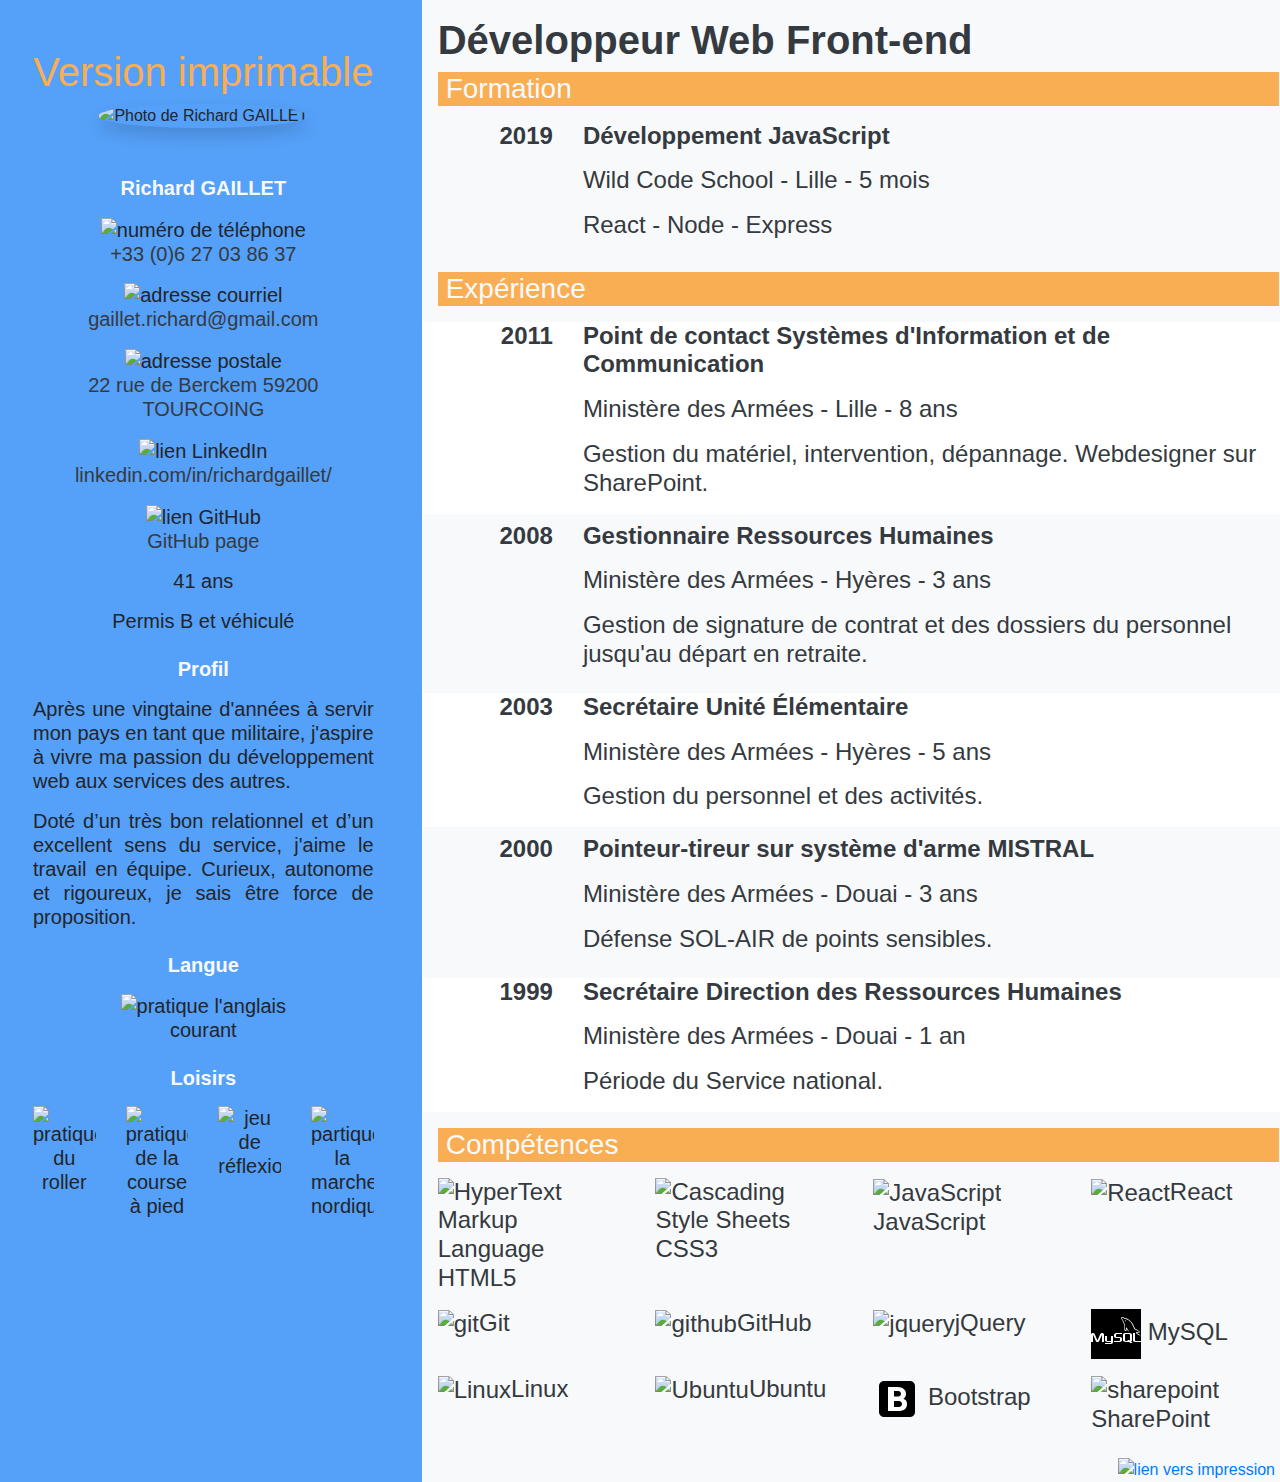
==== print.html @ 052bd13c "Update language category." ====
<!DOCTYPE html>
<html lang="fr">
  <head>
    <meta charset="UTF-8" />
    <meta name="viewport" content="width=device-width, initial-scale=1.0" />
    <meta http-equiv="X-UA-Compatible" content="ie=edge" />
    <meta name="theme-color" content="#ff7900" />
    <title>Richard GAILLET - Curriculum Vitae</title>
    <link
      rel="stylesheet"
      href="https://stackpath.bootstrapcdn.com/bootstrap/4.3.1/css/bootstrap.min.css"
      integrity="sha384-ggOyR0iXCbMQv3Xipma34MD+dH/1fQ784/j6cY/iJTQUOhcWr7x9JvoRxT2MZw1T"
      crossorigin="anonymous"
    />
    <link rel="stylesheet" href="style.css" />
    <script
      src="https://stackpath.bootstrapcdn.com/bootstrap/4.3.1/js/bootstrap.min.js"
      integrity="sha384-JjSmVgyd0p3pXB1rRibZUAYoIIy6OrQ6VrjIEaFf/nJGzIxFDsf4x0xIM+B07jRM"
      crossorigin="anonymous"
    ></script>
  </head>
  <body>
    <div class="row">
      <div class="col-4 text-center p-5 bg-blue">
        <p class="d-print-none h1 text-orange">Version imprimable</p>
        <img
          src="https://pbs.twimg.com/profile_images/1114150286627692544/6N7tstM__400x400.png"
          alt="Photo de Richard GAILLET"
          class="img-fluid rounded-circle shadow mb-5"
        />
        <div class="row h5">
          <div class="col">
            <div id="contact">
              <p class="font-weight-bold text-light text-center">
                Richard GAILLET
              </p>
              <div title="Téléphone">
                <img
                  src="https://img.icons8.com/ios/50/000000/ringing-phone-filled.png"
                  alt="numéro de téléphone"
                  class="img-fluid"
                />
                <p class="text-center">
                  <a href="tel:+33627038637" class="text-dark"
                    >+33 (0)6 27 03 86 37</a
                  >
                </p>
              </div>
              <div title="Courriel">
                <img
                  src="https://img.icons8.com/ios/50/000000/open-envelope-filled.png"
                  alt="adresse courriel"
                  class="img-fluid"
                />
                <p class="text-center">
                  <a
                    href="mailto:gaillet.richard@gmail.com"
                    target="_blank"
                    class="text-dark"
                    >gaillet.richard@gmail.com</a
                  >
                </p>
              </div>
              <div title="Adresse">
                <img
                  src="https://img.icons8.com/ios/50/000000/address-filled.png"
                  alt="adresse postale"
                  class="img-fluid"
                />
                <p class="text-center">
                  <a
                    href="https://goo.gl/maps/W5Ptfrce9ey7f6Wz5"
                    target="_blank"
                    class="text-dark"
                    >22 rue de Berckem 59200 TOURCOING</a
                  >
                </p>
              </div>
            </div>
            <div title="LinkedIn">
              <img
                src="https://img.icons8.com/ios/50/000000/linkedin-filled.png"
                alt="lien LinkedIn"
                class="img-fluid"
              />
              <p class="text-center">
                <a
                  href="https://www.linkedin.com/in/richardgaillet/"
                  target="_blank"
                  class="text-dark"
                  >linkedin.com/in/richardgaillet/</a
                >
              </p>
            </div>
            <div title="GitHub">
              <img
                src="https://img.icons8.com/ios/50/000000/github-filled.png"
                alt="lien GitHub"
                class="img-fluid"
              />
              <p class="text-center">
                <a
                  href="https://github.com/RichardGaillet"
                  target="_blank"
                  class="text-dark"
                  >GitHub page</a
                >
              </p>
            </div>
            <p>41 ans</p>
            <p>Permis B et véhiculé</p>
          </div>
        </div>
        <div class="row h5">
          <div class="col">
            <div id="profil">
              <p class="font-weight-bold text-light">Profil</p>
              <p class="text-justify">
                Après une vingtaine d'années à servir mon pays en tant que
                militaire, j'aspire à vivre ma passion du développement web aux services des autres.
              </p>
              <p class="text-justify">
                Doté d’un très bon relationnel et d’un excellent sens du
                service, j'aime le travail en équipe. Curieux, autonome et
                rigoureux, je sais être force de proposition.
              </p>
            </div>
          </div>
        </div>
        <div class="row h5">
          <div class="col">
            <div id="langue">
              <p class="font-weight-bold text-light">Langue</p>
              <img
                src="https://img.icons8.com/ios/50/000000/great-britain-filled.png"
                alt="pratique l'anglais"
                title="Anglais"
                class="img-fluid"
              />
              <p class="text-center">courant</p>
            </div>
          </div>
        </div>
        <div class="row h5">
          <div class="col">
            <div id="loisirs">
              <p class="font-weight-bold text-light">Loisirs</p>
              <div class="row text-center">
                <div class="col-sm-6 col-md-3">
                  <img
                    src="https://img.icons8.com/ios/50/000000/roller-skating-filled.png"
                    alt="pratique du roller"
                    title="Roller"
                    class="img-fluid"
                  />
                </div>
                <div class="col-sm-6 col-md-3">
                  <img
                    src="https://img.icons8.com/ios/50/000000/running-filled.png"
                    alt="pratique de la course à pied"
                    title="Course à pied"
                    class="img-fluid"
                  />
                </div>
                <div class="col-sm-6 col-md-3">
                  <img
                    src="https://img.icons8.com/ios/50/000000/rubiks-cube-filled.png"
                    alt="jeu de réflexion"
                    title="Jeu de réflexion"
                    class="img-fluid"
                  />
                </div>
                <div class="col-sm-6 col-md-3">
                  <img
                    src="https://img.icons8.com/ios/50/000000/nordic-walking-filled.png"
                    alt="partique la marche nordique"
                    Title="Marche nordique"
                    class="img-fluid"
                  />
                </div>
              </div>
            </div>
          </div>
        </div>
      </div>
      <div class="col-8 bg-light text-dark p-3">
        <p class="h1 font-weight-bold">Développeur Web Front-end</p>
        <div class="row">
          <div class="col h3">
            <p class="bg-orange text-light sticky-top pl-2">Formation</p>
            <div class="row h4">
              <div class="col-2">
                <p class="font-weight-bold text-right">2019</p>
              </div>
              <div class="col-10">
                <p class="font-weight-bold">
                  Développement JavaScript
                </p>
                <p>Wild Code School - Lille - 5 mois</p>
                <p>
                  React - Node - Express
                </p>
              </div>
            </div>
          </div>
        </div>
        <div class="row">
          <div class="col h3">
            <p class="bg-orange text-light sticky-top pl-2">Expérience</p>
            <div class="row h4 bg-white">
              <div class="col-2">
                <p class="font-weight-bold text-right">2011</p>
              </div>
              <div class="col-10">
                <p class="font-weight-bold">
                  Point de contact Systèmes d'Information et de Communication
                </p>
                <p>Ministère des Armées - Lille - 8 ans</p>
                <p>
                  Gestion du matériel, intervention, dépannage. Webdesigner sur
                  SharePoint.
                </p>
              </div>
            </div>
            <div class="row h4">
              <div class="col-2">
                <p class="font-weight-bold text-right">2008</p>
              </div>
              <div class="col-10">
                <p class="font-weight-bold">
                  Gestionnaire Ressources Humaines
                </p>
                <p>Ministère des Armées - Hyères - 3 ans</p>
                <p>
                  Gestion de signature de contrat et des dossiers du personnel
                  jusqu'au départ en retraite.
                </p>
              </div>
            </div>
            <div class="row h4 bg-white">
              <div class="col-2">
                <p class="font-weight-bold text-right">2003</p>
              </div>
              <div class="col-10">
                <p class="font-weight-bold">
                  Secrétaire Unité Élémentaire
                </p>
                <p>Ministère des Armées - Hyères - 5 ans</p>
                <p>
                  Gestion du personnel et des activités.
                </p>
              </div>
            </div>
            <div class="row h4">
              <div class="col-2">
                <p class="font-weight-bold text-right">2000</p>
              </div>
              <div class="col-10">
                <p class="font-weight-bold">
                  Pointeur-tireur sur système d'arme MISTRAL
                </p>
                <p>Ministère des Armées - Douai - 3 ans</p>
                <p>
                  Défense SOL-AIR de points sensibles.
                </p>
              </div>
            </div>
            <div class="row h4 bg-white">
              <div class="col-2">
                <p class="font-weight-bold text-right">1999</p>
              </div>
              <div class="col-10">
                <p class="font-weight-bold">
                  Secrétaire Direction des Ressources Humaines
                </p>
                <p>Ministère des Armées - Douai - 1 an</p>
                <p>
                  Période du Service national.
                </p>
              </div>
            </div>
          </div>
        </div>
        <div class="row">
          <div class="col h3">
            <p class="bg-orange text-light sticky-top pl-2">Compétences</p>
            <div class="row h4">
              <div class="col">
                <div class="row">
                  <div class="col-md-6 col-xl-3" title="HTML5">
                    <p>
                      <img
                        src="https://img.icons8.com/ios/50/000000/html-filled.png"
                        alt="HyperText Markup Language"
                        class="img-fluid"
                      />HTML5
                    </p>
                  </div>
                  <div class="col-md-6 col-xl-3" title="CSS3">
                    <p>
                      <img
                        src="https://img.icons8.com/ios/50/000000/css-filled.png"
                        alt="Cascading Style Sheets"
                        class="img-fluid"
                      />CSS3
                    </p>
                  </div>
                  <div class="col-md-6 col-xl-3" title="JavaScript">
                    <p>
                      <img
                        src="https://img.icons8.com/ios/50/000000/javascript-filled.png"
                        alt="JavaScript"
                        class="img-fluid"
                      />JavaScript
                    </p>
                  </div>
                  <div class="col-md-6 col-xl-3" title="React">
                    <p>
                      <img
                        src="https://img.icons8.com/ios/50/000000/react-native-filled.png"
                        alt="React"
                        class="img-fluid"
                      />React
                    </p>
                  </div>
                </div>
                <div class="row">
                  <div class="col-md-6 col-xl-3" title="Git">
                    <p>
                      <img
                        src="https://img.icons8.com/ios/50/000000/git-filled.png"
                        alt="git"
                        class="img-fluid"
                      />Git
                    </p>
                  </div>
                  <div class="col-md-6 col-xl-3" title="GitHub">
                    <p>
                      <img
                        src="https://img.icons8.com/ios/50/000000/github-filled.png"
                        alt="github"
                        class="img-fluid"
                      />GitHub
                    </p>
                  </div>
                  <div class="col-md-6 col-xl-3" title="jQuery">
                    <p>
                      <img
                        src="https://img.icons8.com/ios/50/000000/jquery-filled.png"
                        alt="jquery"
                        class="img-fluid"
                      />jQuery
                    </p>
                  </div>
                  <div class="col-md-6 col-xl-3" title="MySQL">
                    <p>
                      <svg
                        xmlns="http://www.w3.org/2000/svg"
                        x="0px"
                        y="0px"
                        width="50"
                        height="50"
                        viewBox="0 0 210 210"
                        style=" fill:#000000;"
                      >
                        <g transform="">
                          <g
                            fill="none"
                            fill-rule="nonzero"
                            stroke="none"
                            stroke-width="1"
                            stroke-linecap="butt"
                            stroke-linejoin="miter"
                            stroke-miterlimit="10"
                            stroke-dasharray=""
                            stroke-dashoffset="0"
                            font-family="none"
                            font-weight="none"
                            font-size="none"
                            text-anchor="none"
                            style="mix-blend-mode: normal"
                          >
                            <path
                              d="M0,210v-210h210v210z"
                              fill="#000000"
                            ></path>
                            <g fill="#ffffff">
                              <g id="surface1">
                                <path
                                  d="M130.90547,33.6c-1.96875,-0.04922 -3.69141,0.70547 -4.57734,2.8875c-1.50937,3.65859 2.24766,7.23516 3.59297,9.10547c0.93516,1.29609 2.14922,2.75625 2.82188,4.21641c0.44297,0.96797 0.50859,1.93594 0.88594,2.95313c0.93516,2.51016 2.42812,5.36484 3.62578,7.69453c0.60703,1.18125 1.27969,2.41172 2.05078,3.46172c0.47578,0.63984 1.27969,0.93516 1.41094,1.91953c-0.7875,1.11563 -0.83672,2.83828 -1.27969,4.24922c-2.00156,6.31641 -1.24687,14.175 1.65703,18.83437c0.90234,1.44375 3.01875,4.51172 5.90625,3.34687c2.52656,-1.03359 1.96875,-4.23281 2.69063,-7.07109c0.16406,-0.62344 0.06562,-1.09922 0.39375,-1.52578v0.13125c0.75469,1.54219 1.52578,3.08437 2.29688,4.61016c1.72266,2.75625 4.75781,5.62734 7.31719,7.57969c1.32891,1.00078 2.37891,2.73984 4.10156,3.33047v-0.13125h-0.13125c-0.32812,-0.525 -0.85313,-0.73828 -1.27969,-1.14844c-1.00078,-0.98437 -2.11641,-2.21484 -2.93672,-3.34687c-2.34609,-3.16641 -4.41328,-6.64453 -6.28359,-10.25391c-0.90234,-1.72266 -1.68984,-3.62578 -2.44453,-5.38125c-0.29531,-0.68906 -0.29531,-1.70625 -0.90234,-2.06719c-0.83672,1.29609 -2.05078,2.32969 -2.69063,3.85547c-1.01719,2.42812 -1.16484,5.39766 -1.54219,8.46562c-0.22969,0.08203 -0.13125,0.01641 -0.24609,0.13125c-1.78828,-0.44297 -2.42812,-2.28047 -3.08437,-3.85547c-1.67344,-3.98672 -2.00156,-10.41797 -0.50859,-14.99531c0.37734,-1.19766 2.1,-4.93828 1.41094,-6.0375c-0.32812,-1.09922 -1.44375,-1.72266 -2.05078,-2.55937c-0.77109,-1.03359 -1.52578,-2.39531 -2.05078,-3.59297c-1.37813,-3.11719 -2.67422,-6.72656 -4.13438,-9.87656c-0.68906,-1.50937 -1.85391,-3.01875 -2.82188,-4.36406c-1.06641,-1.47656 -2.24766,-2.55937 -3.08437,-4.36406c-0.27891,-0.62344 -0.68906,-1.64062 -0.24609,-2.29687c0.13125,-0.44297 0.32813,-0.62344 0.77109,-0.77109c0.73828,-0.57422 2.80547,0.18047 3.59297,0.50859c2.05078,0.85312 3.77344,1.67344 5.5125,2.82187c0.83672,0.55781 1.67344,1.62422 2.69063,1.93594h1.14844c1.82109,0.41016 3.83906,0.11484 5.5125,0.63984c2.98594,0.90234 5.66016,2.31328 8.07188,3.83906c7.39922,4.65937 13.45313,11.30391 17.57109,19.22812c0.67266,1.27969 0.96797,2.51016 1.55859,3.85547c1.16484,2.72344 2.65781,5.54531 3.83906,8.20313c1.16484,2.67422 2.31328,5.34844 3.97031,7.56328c0.86953,1.16484 4.24922,1.80469 5.775,2.44453c1.06641,0.45937 2.83828,0.93516 3.83906,1.54219c1.95234,1.16484 3.82266,2.55938 5.64375,3.85547c0.91875,0.63984 3.70781,2.03437 3.85547,3.19922c-4.51172,-0.11484 -7.95703,0.29531 -10.89375,1.54219c-0.83672,0.36094 -2.18203,0.36094 -2.31328,1.41094c0.44297,0.47578 0.525,1.19766 0.88594,1.78828c0.70547,1.13203 1.88672,2.65781 2.95313,3.46172c1.16484,0.86953 2.34609,1.80469 3.59297,2.57578c2.19844,1.32891 4.65938,2.1 6.79219,3.44531c1.24688,0.80391 2.51016,1.80469 3.72422,2.69062c0.60703,0.45938 1.00078,1.14844 1.78828,1.42734v-0.13125c-0.41016,-0.525 -0.50859,-1.24688 -0.88594,-1.78828l-1.68984,-1.68984c-1.62422,-2.14922 -3.69141,-4.05234 -5.88984,-5.62734c-1.75547,-1.26328 -5.67656,-2.96953 -6.39844,-5.00391l-0.13125,-0.13125c1.23047,-0.13125 2.69062,-0.59063 3.83906,-0.90234c1.93594,-0.50859 3.64219,-0.37734 5.62734,-0.88594c0.90234,-0.2625 1.80469,-0.525 2.70703,-0.77109v-0.525c-1.00078,-1.01719 -1.72266,-2.39531 -2.82188,-3.33047c-2.87109,-2.44453 -6.00469,-4.88906 -9.23672,-6.92344c-1.78828,-1.13203 -4.00312,-1.87031 -5.88984,-2.82188c-0.63984,-0.32812 -1.75547,-0.49219 -2.18203,-1.03359c-1.00078,-1.26328 -1.54219,-2.87109 -2.31328,-4.34766c-1.60781,-3.10078 -3.18281,-6.48047 -4.61016,-9.74531c-0.96797,-2.21484 -1.60781,-4.41328 -2.82187,-6.41484c-5.82422,-9.56484 -12.09141,-15.35625 -21.80391,-21.03281c-2.06719,-1.21406 -4.54453,-1.67344 -7.16953,-2.29687c-1.42734,-0.09844 -2.82187,-0.18047 -4.24922,-0.2625c-0.85313,-0.36094 -1.75547,-1.41094 -2.55937,-1.93594c-2.01797,-1.26328 -5.98828,-3.46172 -9.26953,-3.51094zM144.80156,47.5125c-0.93516,-0.01641 -1.60781,0.11484 -2.31328,0.2625v0.13125h0.13125c0.44297,0.91875 1.24687,1.50937 1.80469,2.29688c0.42656,0.90234 0.83672,1.80469 1.26328,2.70703l0.13125,-0.13125c0.7875,-0.55781 1.16484,-1.46016 1.16484,-2.82187c-0.32812,-0.32812 -0.37734,-0.75469 -0.63984,-1.14844c-0.37734,-0.54141 -1.08281,-0.83672 -1.54219,-1.29609zM7.84219,100.78359c-1.26328,0.04922 -2.64141,0.29531 -4.13438,0.77109c-2.49375,0.75469 -3.72422,2.24766 -3.72422,5.28281v31.7625h8.41641v-30.99141l11.66484,26.49609c1.44375,3.29766 3.4125,4.47891 7.26797,4.47891c3.87187,0 5.75859,-1.18125 7.20234,-4.47891l11.66484,-25.82344v30.31875h8.4v-31.7625c0,-3.03516 -1.21406,-4.52813 -3.72422,-5.28281c-5.97188,-1.88672 -9.99141,-0.2625 -11.79609,3.82266l-11.97656,26.93906l-11.58281,-26.93906c-1.3125,-3.06797 -3.9375,-4.74141 -7.67812,-4.59375zM110.23359,100.8c-3.31406,0 -13.63359,0.39375 -13.63359,8.4v5.18438c0,3.675 3.23203,6.67734 10.2375,7.41563c0.7875,0.04922 1.575,0.11484 2.3625,0.11484c0,0 8.17031,-0.16406 8.4,-0.11484c4.725,0 4.2,3.675 4.2,4.2v4.2c0,0.57422 -0.13125,4.2 -4.24922,4.2h-20.95078v4.2h21.03281c2.75625,0 5.43047,-0.57422 7.56328,-1.575c3.54375,-1.62422 5.00391,-3.82266 5.00391,-6.71016v-6.00469c0,-6.44766 -8.00625,-6.71016 -12.6,-6.71016h-8.4c-3.29766,0 -3.80625,-2.00156 -4.2,-4.2v-4.2c0.39375,-1.67344 1.13203,-3.9375 4.05234,-4.2h21.14766v-4.2zM142.71797,100.8c-6.20156,0.85312 -8.38359,3.9375 -8.38359,8.4v21c0,4.08516 2.28047,6.54609 6.97266,7.82578c1.575,0.44297 3.00234,0.62344 4.34766,0.62344l9.35156,-0.04922h5.49609l4.67578,4.2h9.45l-6.49688,-5.85703c3.05156,-1.26328 4.00313,-3.19922 4.00313,-6.825v-20.91797c0,-4.4625 -2.90391,-7.54687 -9.10547,-8.4zM176.4,100.8v29.21953c0,5.06953 2.87109,7.92422 10.46719,8.49844c0.70547,0.03281 1.42734,0.08203 2.13281,0.08203h21v-4.2h-19.40859c-4.33125,0 -5.79141,-1.82109 -5.79141,-4.41328v-29.18672zM147.72188,105h10.81172c2.85469,0 4.77422,2.29688 5.20078,4.2c0,0 0.06563,19.55625 0.06563,21c0,1.44375 -0.80391,2.1 -0.80391,2.1l-2.28047,-2.1h-9.51562l4.67578,4.2h-8.15391c-2.92031,0 -4.56094,-2.16563 -4.9875,-4.2v-20.57344c0,-2.23125 1.70625,-4.62656 4.9875,-4.62656zM58.8,113.4c0.16406,0.16406 0,17.89922 0,18.24375c0.06562,3.675 4.725,6.89063 12.02578,6.95625h13.17422v0.27891c0,0.7875 0.57422,3.4125 -4.2,3.92109c-0.04922,0 -20.95078,0 -21,0v4.2h21.90234c3.70781,-0.11484 11.74687,-0.95156 11.69766,-7.38281c0,-0.11484 0.03281,-26.21719 0,-26.21719h-8.4v21c-0.13125,0 -10.40156,0.03281 -12.46875,0c-4.05234,-0.06563 -4.39687,-2.37891 -4.33125,-3.26484v-17.73516z"
                                ></path>
                              </g>
                            </g>
                            <path d="" fill="none"></path>
                            <path d="" fill="none"></path>
                          </g>
                        </g>
                      </svg>
                      MySQL
                    </p>
                  </div>
                </div>
                <div class="row">
                  <div class="col-md-6 col-xl-3" title="Linux">
                    <p>
                      <img
                        src="https://img.icons8.com/ios/50/000000/linux-filled.png"
                        alt="Linux"
                        class="img-fluid"
                      />Linux
                    </p>
                  </div>
                  <div class="col-md-6 col-xl-3" title="Ubuntu">
                    <p>
                      <img
                        src="https://img.icons8.com/ios/50/000000/ubuntu-filled.png"
                        alt="Ubuntu"
                        class="img-fluid"
                      />Ubuntu
                    </p>
                  </div>
                  <div class="col-md-6 col-xl-3" title="Bootstrap">
                    <p>
                      <svg
                        xmlns="http://www.w3.org/2000/svg"
                        x="0px"
                        y="0px"
                        width="48"
                        height="48"
                        viewBox="0 0 192 192"
                        style=" fill:#000000;"
                      >
                        <g
                          fill="none"
                          fill-rule="nonzero"
                          stroke="none"
                          stroke-width="1"
                          stroke-linecap="butt"
                          stroke-linejoin="miter"
                          stroke-miterlimit="10"
                          stroke-dasharray=""
                          stroke-dashoffset="0"
                          font-family="none"
                          font-weight="none"
                          font-size="none"
                          text-anchor="none"
                          style="mix-blend-mode: normal"
                        >
                          <path d="M0,192v-192h192v192z" fill="none"></path>
                          <g id="Layer_1">
                            <path
                              d="M168,148c0,11.048 -8.952,20 -20,20h-104c-11.044,0 -20,-8.952 -20,-20v-104c0,-11.048 8.956,-20 20,-20h104c11.048,0 20,8.952 20,20z"
                              fill="#000000"
                            ></path>
                            <path
                              d="M132.12,102.4c-2.6,-3.6 -6.36,-6.08 -11.2,-7.4c0,0 4.08,-1.48 7.76,-7c2.2,-3.52 3.32,-7.76 3.32,-12.72c0,-8.6 -3.12,-15.2 -9.36,-19.72c-6.24,-4.52 -13.28,-7.56 -25.24,-7.56h-37.4v96h41.72c11.32,-0.08 19.84,-2.52 25.64,-7.2c5.76,-4.76 8.64,-11.8 8.64,-21.2c0,-5.2 -1.28,-9.6 -3.88,-13.2zM84,64c0,0 16.68,0 17,0c6.08,0 11,4.92 11,11c0,6.08 -4.92,11 -11,11c-0.32,0 -17,0 -17,0zM104,128h-20v-24h20c6.64,0 12,5.36 12,12c0,6.64 -5.36,12 -12,12z"
                              fill="#ffffff"
                            ></path>
                          </g>
                        </g>
                      </svg>
                      Bootstrap
                    </p>
                  </div>
                  <div class="col-md-6 col-xl-3" title="SharePoint">
                    <p>
                      <img
                        src="https://img.icons8.com/ios/50/000000/ms-share-point-filled.png"
                        alt="sharepoint"
                        class="img-fluid"
                      />SharePoint
                    </p>
                  </div>
                </div>
              </div>
            </div>
          </div>
          <div>
            <a href="print.html" target="_blank" class="print d-print-none"
              ><img
                src="https://img.icons8.com/ios/50/000000/print-filled.png"
                alt="lien vers impression"
            /></a>
          </div>
        </div>
      </div>
    </div>
  </body>
</html>
---- style.css ----
.print {
    position: absolute;
    bottom: 0px;
    right: 20px
}

.bg-orange {
    background-color: #f9ae53
}

.bg-blue {
    background-color: #55a0f9
}

.text-orange {
    color: #f9ae53
    }

.text-blue {
    color: #55a0f9
}
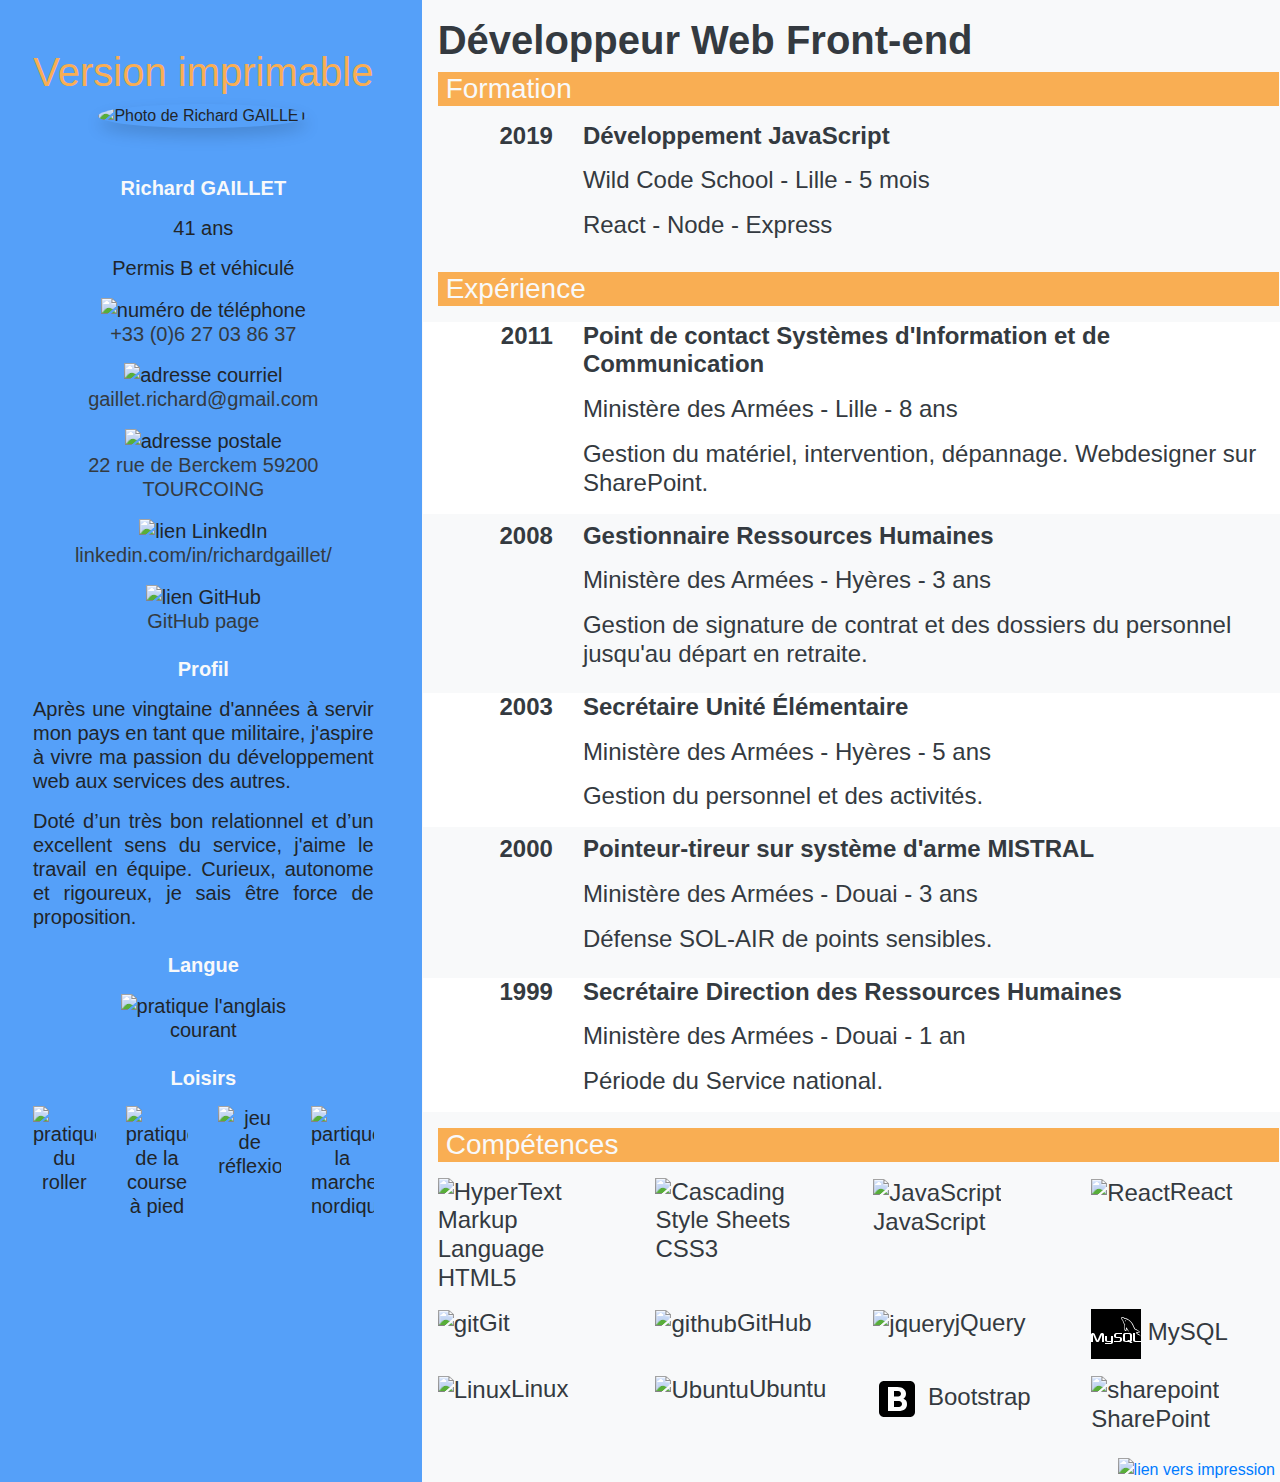
==== commit 7224211f: "Move age & driver licence under fullname." ====
--- a/print.html
+++ b/print.html
@@ -34,6 +34,8 @@
               <p class="font-weight-bold text-light text-center">
                 Richard GAILLET
               </p>
+              <p>41 ans</p>
+              <p>Permis B et véhiculé</p>
               <div title="Téléphone">
                 <img
                   src="https://img.icons8.com/ios/50/000000/ringing-phone-filled.png"
@@ -107,8 +109,6 @@
                 >
               </p>
             </div>
-            <p>41 ans</p>
-            <p>Permis B et véhiculé</p>
           </div>
         </div>
         <div class="row h5">
@@ -117,7 +117,8 @@
               <p class="font-weight-bold text-light">Profil</p>
               <p class="text-justify">
                 Après une vingtaine d'années à servir mon pays en tant que
-                militaire, j'aspire à vivre ma passion du développement web aux services des autres.
+                militaire, j'aspire à vivre ma passion du développement web aux
+                services des autres.
               </p>
               <p class="text-justify">
                 Doté d’un très bon relationnel et d’un excellent sens du
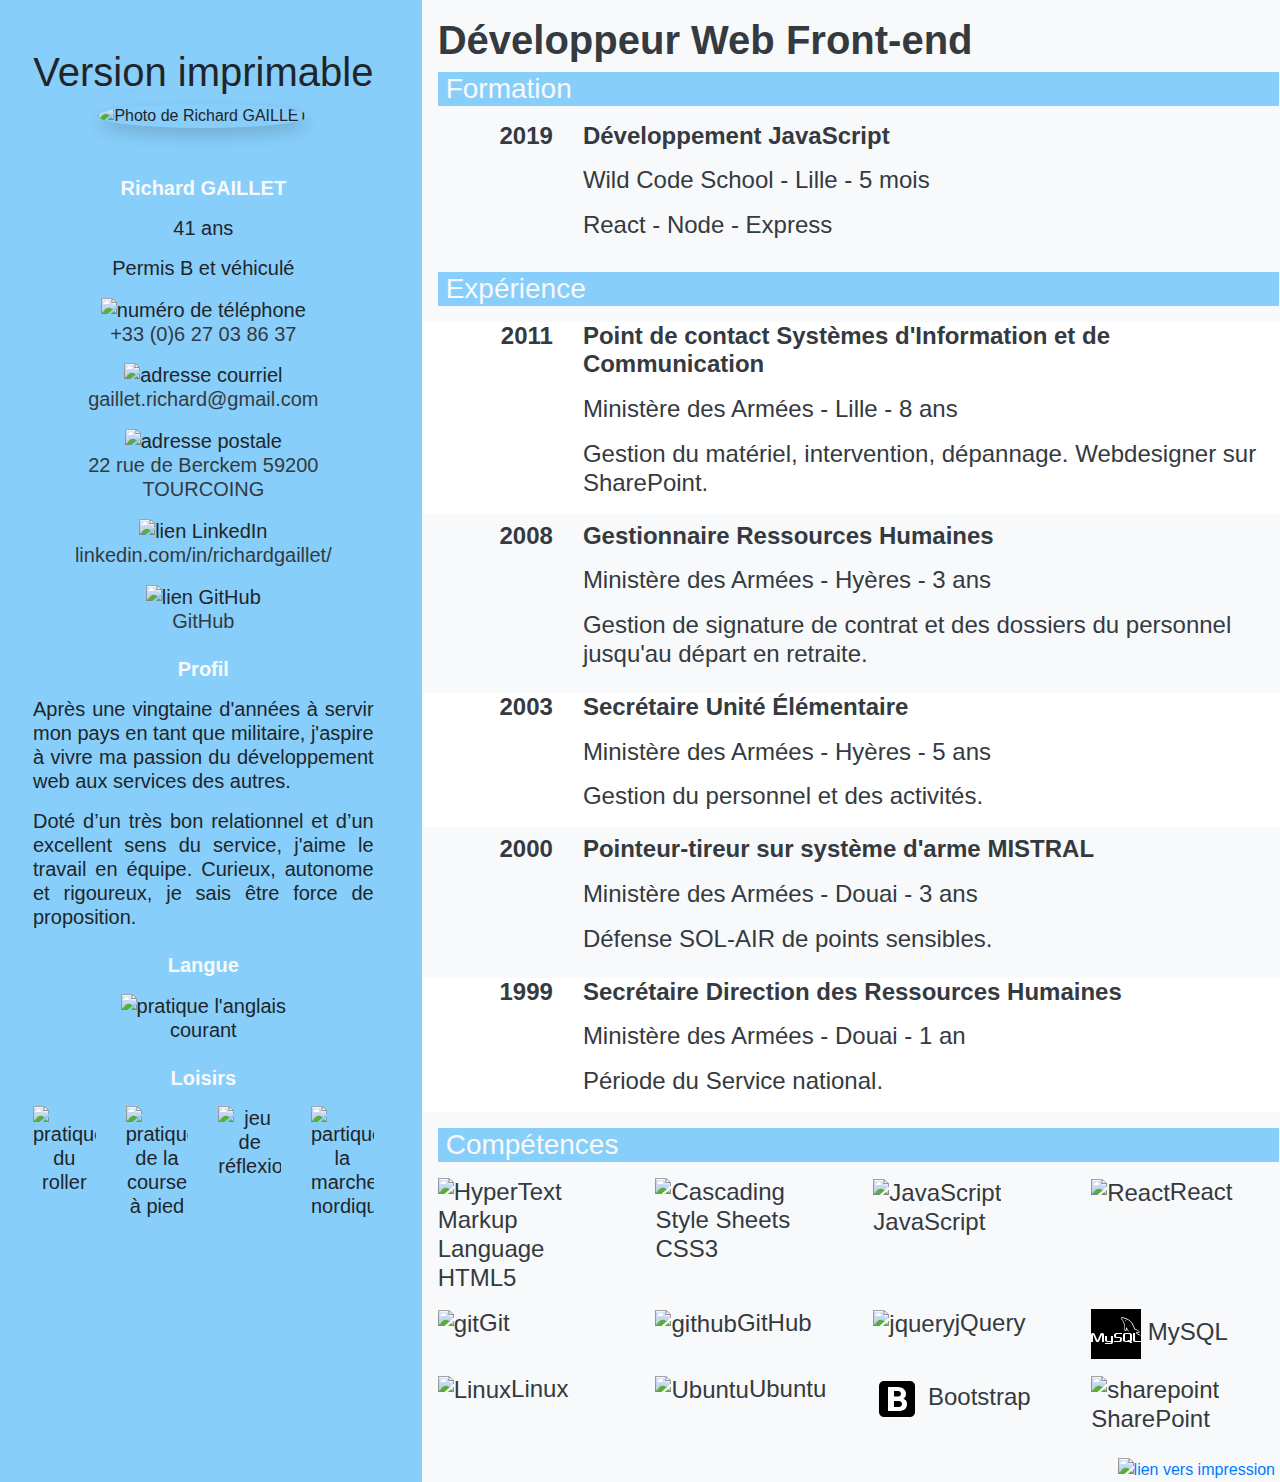
==== commit 4825bb11: "Move age & driver licence under fullname." ====
--- a/print.html
+++ b/print.html
@@ -4,7 +4,7 @@
     <meta charset="UTF-8" />
     <meta name="viewport" content="width=device-width, initial-scale=1.0" />
     <meta http-equiv="X-UA-Compatible" content="ie=edge" />
-    <meta name="theme-color" content="#ff7900" />
+    <meta name="theme-color" content="#87cefa" />
     <title>Richard GAILLET - Curriculum Vitae</title>
     <link
       rel="stylesheet"
@@ -105,7 +105,7 @@
                   href="https://github.com/RichardGaillet"
                   target="_blank"
                   class="text-dark"
-                  >GitHub page</a
+                  >GitHub</a
                 >
               </p>
             </div>
@@ -188,7 +188,7 @@
         <p class="h1 font-weight-bold">Développeur Web Front-end</p>
         <div class="row">
           <div class="col h3">
-            <p class="bg-orange text-light sticky-top pl-2">Formation</p>
+            <p class="bg-blue text-light sticky-top pl-2">Formation</p>
             <div class="row h4">
               <div class="col-2">
                 <p class="font-weight-bold text-right">2019</p>
@@ -207,7 +207,7 @@
         </div>
         <div class="row">
           <div class="col h3">
-            <p class="bg-orange text-light sticky-top pl-2">Expérience</p>
+            <p class="bg-blue text-light sticky-top pl-2">Expérience</p>
             <div class="row h4 bg-white">
               <div class="col-2">
                 <p class="font-weight-bold text-right">2011</p>
@@ -284,7 +284,7 @@
         </div>
         <div class="row">
           <div class="col h3">
-            <p class="bg-orange text-light sticky-top pl-2">Compétences</p>
+            <p class="bg-blue text-light sticky-top pl-2">Compétences</p>
             <div class="row h4">
               <div class="col">
                 <div class="row">
--- a/style.css
+++ b/style.css
@@ -4,18 +4,6 @@
     right: 20px
 }
 
-.bg-orange {
-    background-color: #f9ae53
-}
-
 .bg-blue {
-    background-color: #55a0f9
-}
-
-.text-orange {
-    color: #f9ae53
-    }
-
-.text-blue {
-    color: #55a0f9
+    background-color: #87cefa
 }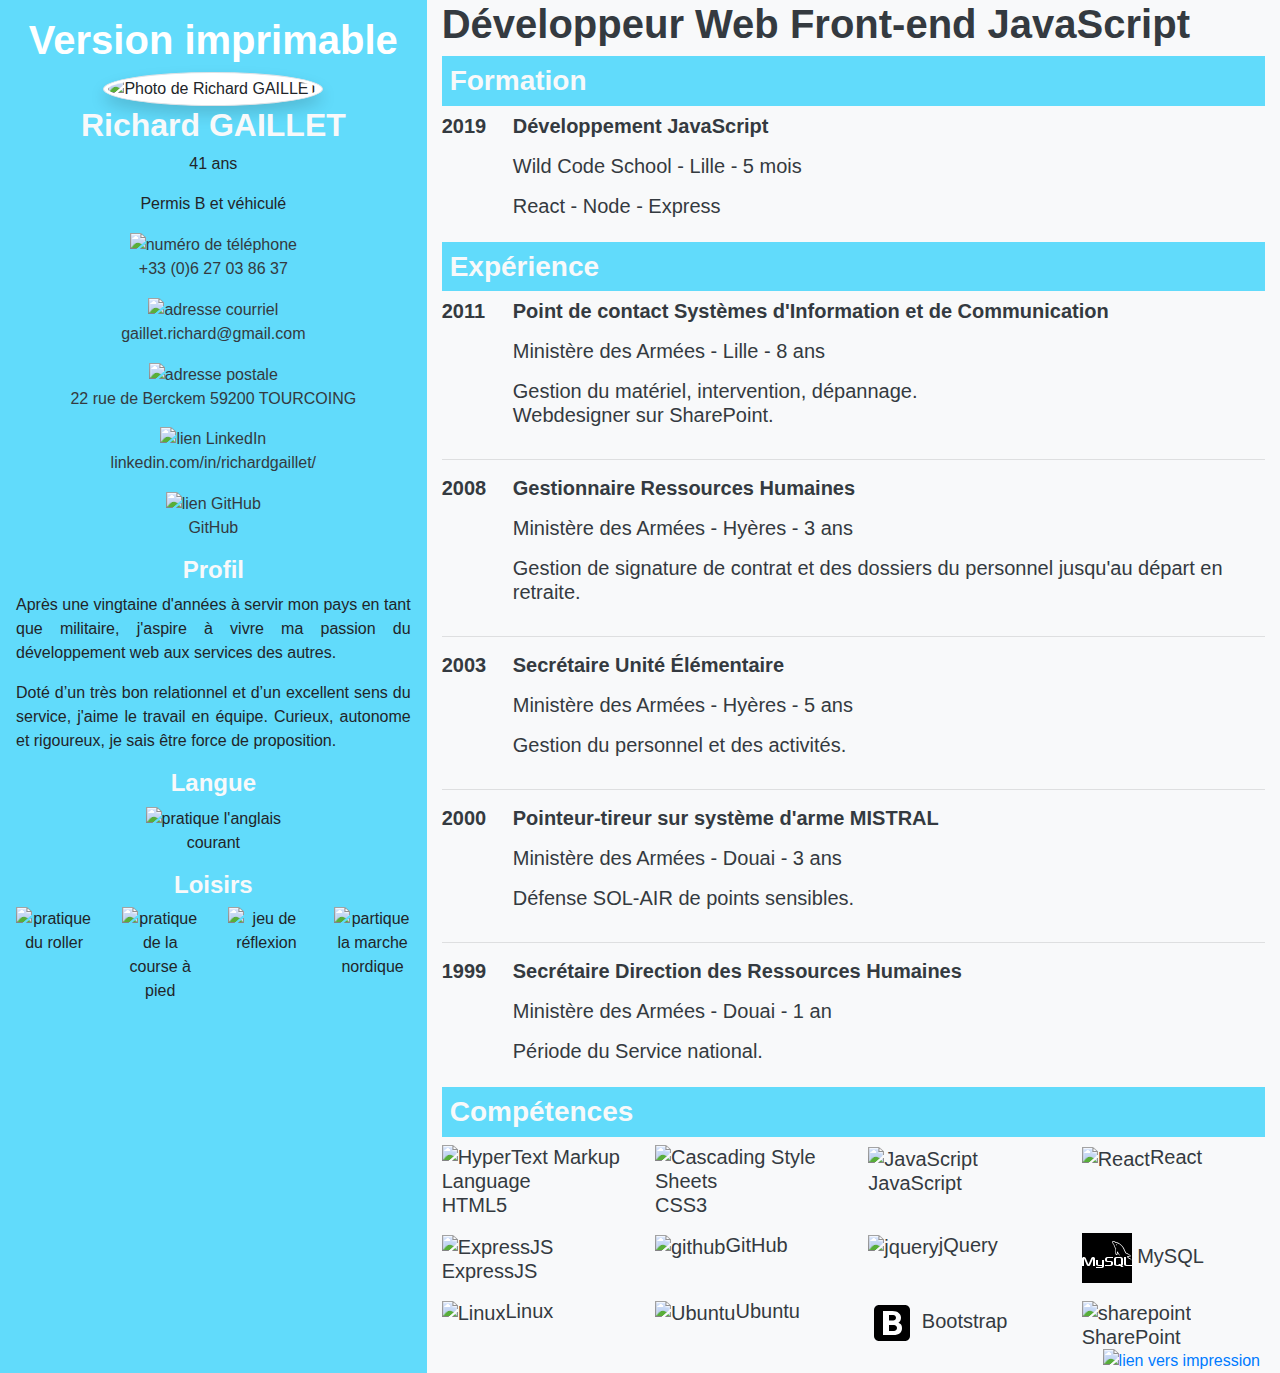
==== commit 765dafe7: "Major update." ====
--- a/print.html
+++ b/print.html
@@ -20,417 +20,346 @@
     ></script>
   </head>
   <body>
-    <div class="row">
-      <div class="col-4 text-center p-5 bg-blue">
-        <p class="d-print-none h1 text-orange">Version imprimable</p>
-        <img
-          src="https://pbs.twimg.com/profile_images/1114150286627692544/6N7tstM__400x400.png"
-          alt="Photo de Richard GAILLET"
-          class="img-fluid rounded-circle shadow mb-5"
-        />
-        <div class="row h5">
-          <div class="col">
-            <div id="contact">
-              <p class="font-weight-bold text-light text-center">
-                Richard GAILLET
-              </p>
-              <p>41 ans</p>
-              <p>Permis B et véhiculé</p>
+    <div class="container-fluid">
+      <div class="row">
+        <div class="col-4 text-center bg-react p-3">
+          <p class="h1 font-weight-bold text-white">Version imprimable</p>
+          <img
+            src="https://pbs.twimg.com/profile_images/1114150286627692544/6N7tstM__400x400.png"
+            alt="Photo de Richard GAILLET"
+            class="img-fluid img-thumbnail rounded-circle shadow"
+          />
+          <h2 class="font-weight-bold text-light text-center">
+            Richard GAILLET
+          </h2>
+          <p>41 ans</p>
+          <p>Permis B et véhiculé</p>
+          <div class="row">
+            <div class="col-sm-6 col-lg-12">
               <div title="Téléphone">
-                <img
-                  src="https://img.icons8.com/ios/50/000000/ringing-phone-filled.png"
-                  alt="numéro de téléphone"
-                  class="img-fluid"
-                />
-                <p class="text-center">
-                  <a href="tel:+33627038637" class="text-dark"
-                    >+33 (0)6 27 03 86 37</a
-                  >
-                </p>
-              </div>
+                <a href="tel:+33627038637" class="text-dark">
+                  <img
+                    src="https://img.icons8.com/ios/50/000000/ringing-phone-filled.png"
+                    alt="numéro de téléphone"
+                    class="img-fluid"
+                  />
+                  <p class="text-center">+33 (0)6 27 03 86 37</p></a
+                >
+              </div>
+            </div>
+            <div class="col-sm-6 col-lg-12">
               <div title="Courriel">
-                <img
-                  src="https://img.icons8.com/ios/50/000000/open-envelope-filled.png"
-                  alt="adresse courriel"
-                  class="img-fluid"
-                />
-                <p class="text-center">
-                  <a
-                    href="mailto:gaillet.richard@gmail.com"
-                    target="_blank"
-                    class="text-dark"
-                    >gaillet.richard@gmail.com</a
-                  >
-                </p>
-              </div>
+                <a
+                  href="mailto:gaillet.richard@gmail.com"
+                  target="_blank"
+                  class="text-dark"
+                >
+                  <img
+                    src="https://img.icons8.com/ios/50/000000/open-envelope-filled.png"
+                    alt="adresse courriel"
+                    class="img-fluid"
+                  />
+                  <p class="text-center">gaillet.richard@gmail.com</p></a
+                >
+              </div>
+            </div>
+          </div>
+          <div class="row">
+            <div class="col-md-12">
               <div title="Adresse">
-                <img
-                  src="https://img.icons8.com/ios/50/000000/address-filled.png"
-                  alt="adresse postale"
-                  class="img-fluid"
-                />
-                <p class="text-center">
-                  <a
-                    href="https://goo.gl/maps/W5Ptfrce9ey7f6Wz5"
-                    target="_blank"
-                    class="text-dark"
-                    >22 rue de Berckem 59200 TOURCOING</a
-                  >
-                </p>
-              </div>
-            </div>
-            <div title="LinkedIn">
-              <img
-                src="https://img.icons8.com/ios/50/000000/linkedin-filled.png"
-                alt="lien LinkedIn"
-                class="img-fluid"
-              />
-              <p class="text-center">
+                <a
+                  href="https://goo.gl/maps/W5Ptfrce9ey7f6Wz5"
+                  target="_blank"
+                  class="text-dark"
+                >
+                  <img
+                    src="https://img.icons8.com/ios/50/000000/address-filled.png"
+                    alt="adresse postale"
+                    class="img-fluid"
+                  />
+                  <p class="text-center">
+                    22 rue de Berckem 59200 TOURCOING
+                  </p></a
+                >
+              </div>
+            </div>
+            <div class="col-sm-6 col-lg-12">
+              <div title="LinkedIn">
                 <a
                   href="https://www.linkedin.com/in/richardgaillet/"
                   target="_blank"
                   class="text-dark"
-                  >linkedin.com/in/richardgaillet/</a
-                >
-              </p>
-            </div>
-            <div title="GitHub">
-              <img
-                src="https://img.icons8.com/ios/50/000000/github-filled.png"
-                alt="lien GitHub"
-                class="img-fluid"
-              />
-              <p class="text-center">
+                >
+                  <img
+                    src="https://img.icons8.com/ios/50/000000/linkedin-filled.png"
+                    alt="lien LinkedIn"
+                    class="img-fluid"
+                  />
+                  <p class="text-center">linkedin.com/in/richardgaillet/</p>
+                </a>
+              </div>
+            </div>
+            <div class="col-sm-6 col-lg-12">
+              <div title="GitHub">
                 <a
                   href="https://github.com/RichardGaillet"
                   target="_blank"
                   class="text-dark"
-                  >GitHub</a
-                >
-              </p>
-            </div>
-          </div>
-        </div>
-        <div class="row h5">
-          <div class="col">
-            <div id="profil">
-              <p class="font-weight-bold text-light">Profil</p>
-              <p class="text-justify">
-                Après une vingtaine d'années à servir mon pays en tant que
-                militaire, j'aspire à vivre ma passion du développement web aux
-                services des autres.
-              </p>
-              <p class="text-justify">
-                Doté d’un très bon relationnel et d’un excellent sens du
-                service, j'aime le travail en équipe. Curieux, autonome et
-                rigoureux, je sais être force de proposition.
-              </p>
-            </div>
-          </div>
-        </div>
-        <div class="row h5">
-          <div class="col">
-            <div id="langue">
-              <p class="font-weight-bold text-light">Langue</p>
-              <img
-                src="https://img.icons8.com/ios/50/000000/great-britain-filled.png"
-                alt="pratique l'anglais"
-                title="Anglais"
-                class="img-fluid"
-              />
-              <p class="text-center">courant</p>
-            </div>
-          </div>
-        </div>
-        <div class="row h5">
-          <div class="col">
-            <div id="loisirs">
-              <p class="font-weight-bold text-light">Loisirs</p>
-              <div class="row text-center">
-                <div class="col-sm-6 col-md-3">
+                >
                   <img
-                    src="https://img.icons8.com/ios/50/000000/roller-skating-filled.png"
-                    alt="pratique du roller"
-                    title="Roller"
+                    src="https://img.icons8.com/ios/50/000000/github-filled.png"
+                    alt="lien GitHub"
                     class="img-fluid"
                   />
-                </div>
-                <div class="col-sm-6 col-md-3">
-                  <img
-                    src="https://img.icons8.com/ios/50/000000/running-filled.png"
-                    alt="pratique de la course à pied"
-                    title="Course à pied"
-                    class="img-fluid"
-                  />
-                </div>
-                <div class="col-sm-6 col-md-3">
-                  <img
-                    src="https://img.icons8.com/ios/50/000000/rubiks-cube-filled.png"
-                    alt="jeu de réflexion"
-                    title="Jeu de réflexion"
-                    class="img-fluid"
-                  />
-                </div>
-                <div class="col-sm-6 col-md-3">
-                  <img
-                    src="https://img.icons8.com/ios/50/000000/nordic-walking-filled.png"
-                    alt="partique la marche nordique"
-                    Title="Marche nordique"
-                    class="img-fluid"
-                  />
-                </div>
+                  <p class="text-center">GitHub</p>
+                </a>
+              </div>
+            </div>
+          </div>
+          <div id="profil">
+            <h4 class="font-weight-bold text-light">Profil</h4>
+            <p class="text-justify">
+              Après une vingtaine d'années à servir mon pays en tant que
+              militaire, j'aspire à vivre ma passion du développement web aux
+              services des autres.
+            </p>
+            <p class="text-justify">
+              Doté d’un très bon relationnel et d’un excellent sens du service,
+              j'aime le travail en équipe. Curieux, autonome et rigoureux, je
+              sais être force de proposition.
+            </p>
+          </div>
+          <div id="langue">
+            <h4 class="font-weight-bold text-light">Langue</h4>
+            <img
+              src="https://img.icons8.com/ios/50/000000/great-britain-filled.png"
+              alt="pratique l'anglais"
+              title="Anglais"
+              class="img-fluid"
+            />
+            <p class="text-center">courant</p>
+          </div>
+          <div id="loisirs">
+            <h4 class="font-weight-bold text-light">Loisirs</h4>
+            <div class="row text-center">
+              <div class="col-sm-6 col-md-3 col-lg-6 col-xl-3">
+                <img
+                  src="https://img.icons8.com/ios/50/000000/roller-skating-filled.png"
+                  alt="pratique du roller"
+                  title="Roller"
+                  class="img-fluid"
+                />
+              </div>
+              <div class="col-sm-6 col-md-3 col-lg-6 col-xl-3">
+                <img
+                  src="https://img.icons8.com/ios/50/000000/running-filled.png"
+                  alt="pratique de la course à pied"
+                  title="Course à pied"
+                  class="img-fluid"
+                />
+              </div>
+              <div class="col-sm-6 col-md-3 col-lg-6 col-xl-3">
+                <img
+                  src="https://img.icons8.com/ios/50/000000/rubiks-cube-filled.png"
+                  alt="jeu de réflexion"
+                  title="Jeu de réflexion"
+                  class="img-fluid"
+                />
+              </div>
+              <div class="col-sm-6 col-md-3 col-lg-6 col-xl-3">
+                <img
+                  src="https://img.icons8.com/ios/50/000000/nordic-walking-filled.png"
+                  alt="partique la marche nordique"
+                  Title="Marche nordique"
+                  class="img-fluid"
+                />
               </div>
             </div>
           </div>
         </div>
-      </div>
-      <div class="col-8 bg-light text-dark p-3">
-        <p class="h1 font-weight-bold">Développeur Web Front-end</p>
-        <div class="row">
-          <div class="col h3">
-            <p class="bg-blue text-light sticky-top pl-2">Formation</p>
-            <div class="row h4">
-              <div class="col-2">
-                <p class="font-weight-bold text-right">2019</p>
-              </div>
-              <div class="col-10">
-                <p class="font-weight-bold">
-                  Développement JavaScript
-                </p>
-                <p>Wild Code School - Lille - 5 mois</p>
-                <p>
-                  React - Node - Express
-                </p>
-              </div>
-            </div>
-          </div>
-        </div>
-        <div class="row">
-          <div class="col h3">
-            <p class="bg-blue text-light sticky-top pl-2">Expérience</p>
-            <div class="row h4 bg-white">
-              <div class="col-2">
-                <p class="font-weight-bold text-right">2011</p>
-              </div>
-              <div class="col-10">
-                <p class="font-weight-bold">
-                  Point de contact Systèmes d'Information et de Communication
-                </p>
-                <p>Ministère des Armées - Lille - 8 ans</p>
-                <p>
-                  Gestion du matériel, intervention, dépannage. Webdesigner sur
-                  SharePoint.
-                </p>
-              </div>
-            </div>
-            <div class="row h4">
-              <div class="col-2">
-                <p class="font-weight-bold text-right">2008</p>
-              </div>
-              <div class="col-10">
-                <p class="font-weight-bold">
-                  Gestionnaire Ressources Humaines
-                </p>
-                <p>Ministère des Armées - Hyères - 3 ans</p>
-                <p>
-                  Gestion de signature de contrat et des dossiers du personnel
-                  jusqu'au départ en retraite.
-                </p>
-              </div>
-            </div>
-            <div class="row h4 bg-white">
-              <div class="col-2">
-                <p class="font-weight-bold text-right">2003</p>
-              </div>
-              <div class="col-10">
-                <p class="font-weight-bold">
-                  Secrétaire Unité Élémentaire
-                </p>
-                <p>Ministère des Armées - Hyères - 5 ans</p>
-                <p>
-                  Gestion du personnel et des activités.
-                </p>
-              </div>
-            </div>
-            <div class="row h4">
-              <div class="col-2">
-                <p class="font-weight-bold text-right">2000</p>
-              </div>
-              <div class="col-10">
-                <p class="font-weight-bold">
-                  Pointeur-tireur sur système d'arme MISTRAL
-                </p>
-                <p>Ministère des Armées - Douai - 3 ans</p>
-                <p>
-                  Défense SOL-AIR de points sensibles.
-                </p>
-              </div>
-            </div>
-            <div class="row h4 bg-white">
-              <div class="col-2">
-                <p class="font-weight-bold text-right">1999</p>
-              </div>
-              <div class="col-10">
-                <p class="font-weight-bold">
-                  Secrétaire Direction des Ressources Humaines
-                </p>
-                <p>Ministère des Armées - Douai - 1 an</p>
-                <p>
-                  Période du Service national.
-                </p>
-              </div>
-            </div>
-          </div>
-        </div>
-        <div class="row">
-          <div class="col h3">
-            <p class="bg-blue text-light sticky-top pl-2">Compétences</p>
-            <div class="row h4">
-              <div class="col">
-                <div class="row">
-                  <div class="col-md-6 col-xl-3" title="HTML5">
-                    <p>
-                      <img
-                        src="https://img.icons8.com/ios/50/000000/html-filled.png"
-                        alt="HyperText Markup Language"
-                        class="img-fluid"
-                      />HTML5
-                    </p>
-                  </div>
-                  <div class="col-md-6 col-xl-3" title="CSS3">
-                    <p>
-                      <img
-                        src="https://img.icons8.com/ios/50/000000/css-filled.png"
-                        alt="Cascading Style Sheets"
-                        class="img-fluid"
-                      />CSS3
-                    </p>
-                  </div>
-                  <div class="col-md-6 col-xl-3" title="JavaScript">
-                    <p>
-                      <img
-                        src="https://img.icons8.com/ios/50/000000/javascript-filled.png"
-                        alt="JavaScript"
-                        class="img-fluid"
-                      />JavaScript
-                    </p>
-                  </div>
-                  <div class="col-md-6 col-xl-3" title="React">
-                    <p>
-                      <img
-                        src="https://img.icons8.com/ios/50/000000/react-native-filled.png"
-                        alt="React"
-                        class="img-fluid"
-                      />React
-                    </p>
-                  </div>
-                </div>
-                <div class="row">
-                  <div class="col-md-6 col-xl-3" title="Git">
-                    <p>
-                      <img
-                        src="https://img.icons8.com/ios/50/000000/git-filled.png"
-                        alt="git"
-                        class="img-fluid"
-                      />Git
-                    </p>
-                  </div>
-                  <div class="col-md-6 col-xl-3" title="GitHub">
-                    <p>
-                      <img
-                        src="https://img.icons8.com/ios/50/000000/github-filled.png"
-                        alt="github"
-                        class="img-fluid"
-                      />GitHub
-                    </p>
-                  </div>
-                  <div class="col-md-6 col-xl-3" title="jQuery">
-                    <p>
-                      <img
-                        src="https://img.icons8.com/ios/50/000000/jquery-filled.png"
-                        alt="jquery"
-                        class="img-fluid"
-                      />jQuery
-                    </p>
-                  </div>
-                  <div class="col-md-6 col-xl-3" title="MySQL">
-                    <p>
-                      <svg
-                        xmlns="http://www.w3.org/2000/svg"
-                        x="0px"
-                        y="0px"
-                        width="50"
-                        height="50"
-                        viewBox="0 0 210 210"
-                        style=" fill:#000000;"
-                      >
-                        <g transform="">
-                          <g
-                            fill="none"
-                            fill-rule="nonzero"
-                            stroke="none"
-                            stroke-width="1"
-                            stroke-linecap="butt"
-                            stroke-linejoin="miter"
-                            stroke-miterlimit="10"
-                            stroke-dasharray=""
-                            stroke-dashoffset="0"
-                            font-family="none"
-                            font-weight="none"
-                            font-size="none"
-                            text-anchor="none"
-                            style="mix-blend-mode: normal"
-                          >
-                            <path
-                              d="M0,210v-210h210v210z"
-                              fill="#000000"
-                            ></path>
-                            <g fill="#ffffff">
-                              <g id="surface1">
-                                <path
-                                  d="M130.90547,33.6c-1.96875,-0.04922 -3.69141,0.70547 -4.57734,2.8875c-1.50937,3.65859 2.24766,7.23516 3.59297,9.10547c0.93516,1.29609 2.14922,2.75625 2.82188,4.21641c0.44297,0.96797 0.50859,1.93594 0.88594,2.95313c0.93516,2.51016 2.42812,5.36484 3.62578,7.69453c0.60703,1.18125 1.27969,2.41172 2.05078,3.46172c0.47578,0.63984 1.27969,0.93516 1.41094,1.91953c-0.7875,1.11563 -0.83672,2.83828 -1.27969,4.24922c-2.00156,6.31641 -1.24687,14.175 1.65703,18.83437c0.90234,1.44375 3.01875,4.51172 5.90625,3.34687c2.52656,-1.03359 1.96875,-4.23281 2.69063,-7.07109c0.16406,-0.62344 0.06562,-1.09922 0.39375,-1.52578v0.13125c0.75469,1.54219 1.52578,3.08437 2.29688,4.61016c1.72266,2.75625 4.75781,5.62734 7.31719,7.57969c1.32891,1.00078 2.37891,2.73984 4.10156,3.33047v-0.13125h-0.13125c-0.32812,-0.525 -0.85313,-0.73828 -1.27969,-1.14844c-1.00078,-0.98437 -2.11641,-2.21484 -2.93672,-3.34687c-2.34609,-3.16641 -4.41328,-6.64453 -6.28359,-10.25391c-0.90234,-1.72266 -1.68984,-3.62578 -2.44453,-5.38125c-0.29531,-0.68906 -0.29531,-1.70625 -0.90234,-2.06719c-0.83672,1.29609 -2.05078,2.32969 -2.69063,3.85547c-1.01719,2.42812 -1.16484,5.39766 -1.54219,8.46562c-0.22969,0.08203 -0.13125,0.01641 -0.24609,0.13125c-1.78828,-0.44297 -2.42812,-2.28047 -3.08437,-3.85547c-1.67344,-3.98672 -2.00156,-10.41797 -0.50859,-14.99531c0.37734,-1.19766 2.1,-4.93828 1.41094,-6.0375c-0.32812,-1.09922 -1.44375,-1.72266 -2.05078,-2.55937c-0.77109,-1.03359 -1.52578,-2.39531 -2.05078,-3.59297c-1.37813,-3.11719 -2.67422,-6.72656 -4.13438,-9.87656c-0.68906,-1.50937 -1.85391,-3.01875 -2.82188,-4.36406c-1.06641,-1.47656 -2.24766,-2.55937 -3.08437,-4.36406c-0.27891,-0.62344 -0.68906,-1.64062 -0.24609,-2.29687c0.13125,-0.44297 0.32813,-0.62344 0.77109,-0.77109c0.73828,-0.57422 2.80547,0.18047 3.59297,0.50859c2.05078,0.85312 3.77344,1.67344 5.5125,2.82187c0.83672,0.55781 1.67344,1.62422 2.69063,1.93594h1.14844c1.82109,0.41016 3.83906,0.11484 5.5125,0.63984c2.98594,0.90234 5.66016,2.31328 8.07188,3.83906c7.39922,4.65937 13.45313,11.30391 17.57109,19.22812c0.67266,1.27969 0.96797,2.51016 1.55859,3.85547c1.16484,2.72344 2.65781,5.54531 3.83906,8.20313c1.16484,2.67422 2.31328,5.34844 3.97031,7.56328c0.86953,1.16484 4.24922,1.80469 5.775,2.44453c1.06641,0.45937 2.83828,0.93516 3.83906,1.54219c1.95234,1.16484 3.82266,2.55938 5.64375,3.85547c0.91875,0.63984 3.70781,2.03437 3.85547,3.19922c-4.51172,-0.11484 -7.95703,0.29531 -10.89375,1.54219c-0.83672,0.36094 -2.18203,0.36094 -2.31328,1.41094c0.44297,0.47578 0.525,1.19766 0.88594,1.78828c0.70547,1.13203 1.88672,2.65781 2.95313,3.46172c1.16484,0.86953 2.34609,1.80469 3.59297,2.57578c2.19844,1.32891 4.65938,2.1 6.79219,3.44531c1.24688,0.80391 2.51016,1.80469 3.72422,2.69062c0.60703,0.45938 1.00078,1.14844 1.78828,1.42734v-0.13125c-0.41016,-0.525 -0.50859,-1.24688 -0.88594,-1.78828l-1.68984,-1.68984c-1.62422,-2.14922 -3.69141,-4.05234 -5.88984,-5.62734c-1.75547,-1.26328 -5.67656,-2.96953 -6.39844,-5.00391l-0.13125,-0.13125c1.23047,-0.13125 2.69062,-0.59063 3.83906,-0.90234c1.93594,-0.50859 3.64219,-0.37734 5.62734,-0.88594c0.90234,-0.2625 1.80469,-0.525 2.70703,-0.77109v-0.525c-1.00078,-1.01719 -1.72266,-2.39531 -2.82188,-3.33047c-2.87109,-2.44453 -6.00469,-4.88906 -9.23672,-6.92344c-1.78828,-1.13203 -4.00312,-1.87031 -5.88984,-2.82188c-0.63984,-0.32812 -1.75547,-0.49219 -2.18203,-1.03359c-1.00078,-1.26328 -1.54219,-2.87109 -2.31328,-4.34766c-1.60781,-3.10078 -3.18281,-6.48047 -4.61016,-9.74531c-0.96797,-2.21484 -1.60781,-4.41328 -2.82187,-6.41484c-5.82422,-9.56484 -12.09141,-15.35625 -21.80391,-21.03281c-2.06719,-1.21406 -4.54453,-1.67344 -7.16953,-2.29687c-1.42734,-0.09844 -2.82187,-0.18047 -4.24922,-0.2625c-0.85313,-0.36094 -1.75547,-1.41094 -2.55937,-1.93594c-2.01797,-1.26328 -5.98828,-3.46172 -9.26953,-3.51094zM144.80156,47.5125c-0.93516,-0.01641 -1.60781,0.11484 -2.31328,0.2625v0.13125h0.13125c0.44297,0.91875 1.24687,1.50937 1.80469,2.29688c0.42656,0.90234 0.83672,1.80469 1.26328,2.70703l0.13125,-0.13125c0.7875,-0.55781 1.16484,-1.46016 1.16484,-2.82187c-0.32812,-0.32812 -0.37734,-0.75469 -0.63984,-1.14844c-0.37734,-0.54141 -1.08281,-0.83672 -1.54219,-1.29609zM7.84219,100.78359c-1.26328,0.04922 -2.64141,0.29531 -4.13438,0.77109c-2.49375,0.75469 -3.72422,2.24766 -3.72422,5.28281v31.7625h8.41641v-30.99141l11.66484,26.49609c1.44375,3.29766 3.4125,4.47891 7.26797,4.47891c3.87187,0 5.75859,-1.18125 7.20234,-4.47891l11.66484,-25.82344v30.31875h8.4v-31.7625c0,-3.03516 -1.21406,-4.52813 -3.72422,-5.28281c-5.97188,-1.88672 -9.99141,-0.2625 -11.79609,3.82266l-11.97656,26.93906l-11.58281,-26.93906c-1.3125,-3.06797 -3.9375,-4.74141 -7.67812,-4.59375zM110.23359,100.8c-3.31406,0 -13.63359,0.39375 -13.63359,8.4v5.18438c0,3.675 3.23203,6.67734 10.2375,7.41563c0.7875,0.04922 1.575,0.11484 2.3625,0.11484c0,0 8.17031,-0.16406 8.4,-0.11484c4.725,0 4.2,3.675 4.2,4.2v4.2c0,0.57422 -0.13125,4.2 -4.24922,4.2h-20.95078v4.2h21.03281c2.75625,0 5.43047,-0.57422 7.56328,-1.575c3.54375,-1.62422 5.00391,-3.82266 5.00391,-6.71016v-6.00469c0,-6.44766 -8.00625,-6.71016 -12.6,-6.71016h-8.4c-3.29766,0 -3.80625,-2.00156 -4.2,-4.2v-4.2c0.39375,-1.67344 1.13203,-3.9375 4.05234,-4.2h21.14766v-4.2zM142.71797,100.8c-6.20156,0.85312 -8.38359,3.9375 -8.38359,8.4v21c0,4.08516 2.28047,6.54609 6.97266,7.82578c1.575,0.44297 3.00234,0.62344 4.34766,0.62344l9.35156,-0.04922h5.49609l4.67578,4.2h9.45l-6.49688,-5.85703c3.05156,-1.26328 4.00313,-3.19922 4.00313,-6.825v-20.91797c0,-4.4625 -2.90391,-7.54687 -9.10547,-8.4zM176.4,100.8v29.21953c0,5.06953 2.87109,7.92422 10.46719,8.49844c0.70547,0.03281 1.42734,0.08203 2.13281,0.08203h21v-4.2h-19.40859c-4.33125,0 -5.79141,-1.82109 -5.79141,-4.41328v-29.18672zM147.72188,105h10.81172c2.85469,0 4.77422,2.29688 5.20078,4.2c0,0 0.06563,19.55625 0.06563,21c0,1.44375 -0.80391,2.1 -0.80391,2.1l-2.28047,-2.1h-9.51562l4.67578,4.2h-8.15391c-2.92031,0 -4.56094,-2.16563 -4.9875,-4.2v-20.57344c0,-2.23125 1.70625,-4.62656 4.9875,-4.62656zM58.8,113.4c0.16406,0.16406 0,17.89922 0,18.24375c0.06562,3.675 4.725,6.89063 12.02578,6.95625h13.17422v0.27891c0,0.7875 0.57422,3.4125 -4.2,3.92109c-0.04922,0 -20.95078,0 -21,0v4.2h21.90234c3.70781,-0.11484 11.74687,-0.95156 11.69766,-7.38281c0,-0.11484 0.03281,-26.21719 0,-26.21719h-8.4v21c-0.13125,0 -10.40156,0.03281 -12.46875,0c-4.05234,-0.06563 -4.39687,-2.37891 -4.33125,-3.26484v-17.73516z"
-                                ></path>
-                              </g>
-                            </g>
-                            <path d="" fill="none"></path>
-                            <path d="" fill="none"></path>
-                          </g>
-                        </g>
-                      </svg>
-                      MySQL
-                    </p>
-                  </div>
-                </div>
-                <div class="row">
-                  <div class="col-md-6 col-xl-3" title="Linux">
-                    <p>
-                      <img
-                        src="https://img.icons8.com/ios/50/000000/linux-filled.png"
-                        alt="Linux"
-                        class="img-fluid"
-                      />Linux
-                    </p>
-                  </div>
-                  <div class="col-md-6 col-xl-3" title="Ubuntu">
-                    <p>
-                      <img
-                        src="https://img.icons8.com/ios/50/000000/ubuntu-filled.png"
-                        alt="Ubuntu"
-                        class="img-fluid"
-                      />Ubuntu
-                    </p>
-                  </div>
-                  <div class="col-md-6 col-xl-3" title="Bootstrap">
-                    <p>
-                      <svg
-                        xmlns="http://www.w3.org/2000/svg"
-                        x="0px"
-                        y="0px"
-                        width="48"
-                        height="48"
-                        viewBox="0 0 192 192"
-                        style=" fill:#000000;"
-                      >
+        <div class="col-8 bg-light text-dark">
+          <h1 class="font-weight-bold">
+            Développeur Web Front-end JavaScript
+          </h1>
+          <h3 class="bg-react text-light sticky-top p-2 font-weight-bold">
+            Formation
+          </h3>
+          <div class="row h5">
+            <div class="col-md-1">
+              <p class="font-weight-bold">2019</p>
+            </div>
+            <div class="col-md-11">
+              <p class="font-weight-bold">
+                Développement JavaScript
+              </p>
+              <p>Wild Code School - Lille - 5 mois</p>
+              <p>
+                React - Node - Express
+              </p>
+            </div>
+          </div>
+          <h3 class="bg-react text-light sticky-top p-2 font-weight-bold">
+            Expérience
+          </h3>
+          <div class="row h5">
+            <div class="col-md-1">
+              <p class="font-weight-bold">2011</p>
+            </div>
+            <div class="col-md-11">
+              <p class="font-weight-bold">
+                Point de contact Systèmes d'Information et de Communication
+              </p>
+              <p>Ministère des Armées - Lille - 8 ans</p>
+              <p>
+                Gestion du matériel, intervention, dépannage.<br />Webdesigner
+                sur SharePoint.
+              </p>
+            </div>
+          </div>
+          <hr />
+          <div class="row h5">
+            <div class="col-md-1">
+              <p class="font-weight-bold">2008</p>
+            </div>
+            <div class="col-md-11">
+              <p class="font-weight-bold">
+                Gestionnaire Ressources Humaines
+              </p>
+              <p>Ministère des Armées - Hyères - 3 ans</p>
+              <p>
+                Gestion de signature de contrat et des dossiers du personnel
+                jusqu'au départ en retraite.
+              </p>
+            </div>
+          </div>
+          <hr />
+          <div class="row h5">
+            <div class="col-md-1">
+              <p class="font-weight-bold">2003</p>
+            </div>
+            <div class="col-md-11">
+              <p class="font-weight-bold">
+                Secrétaire Unité Élémentaire
+              </p>
+              <p>Ministère des Armées - Hyères - 5 ans</p>
+              <p>
+                Gestion du personnel et des activités.
+              </p>
+            </div>
+          </div>
+          <hr />
+          <div class="row h5">
+            <div class="col-md-1">
+              <p class="font-weight-bold">2000</p>
+            </div>
+            <div class="col-md-11">
+              <p class="font-weight-bold">
+                Pointeur-tireur sur système d'arme MISTRAL
+              </p>
+              <p>Ministère des Armées - Douai - 3 ans</p>
+              <p>
+                Défense SOL-AIR de points sensibles.
+              </p>
+            </div>
+          </div>
+          <hr />
+          <div class="row h5">
+            <div class="col-md-1">
+              <p class="font-weight-bold">1999</p>
+            </div>
+            <div class="col-md-11">
+              <p class="font-weight-bold">
+                Secrétaire Direction des Ressources Humaines
+              </p>
+              <p>Ministère des Armées - Douai - 1 an</p>
+              <p>
+                Période du Service national.
+              </p>
+            </div>
+          </div>
+          <h3 class="bg-react text-light sticky-top p-2 font-weight-bold">
+            Compétences
+          </h3>
+          <div class="row h5">
+            <div class="col">
+              <div class="row">
+                <div class="col-sm-6 col-xl-3" title="HTML5">
+                  <p>
+                    <img
+                      src="https://img.icons8.com/ios/50/000000/html-filled.png"
+                      alt="HyperText Markup Language"
+                      class="img-fluid"
+                    />HTML5
+                  </p>
+                </div>
+                <div class="col-sm-6 col-xl-3" title="CSS3">
+                  <p>
+                    <img
+                      src="https://img.icons8.com/ios/50/000000/css-filled.png"
+                      alt="Cascading Style Sheets"
+                      class="img-fluid"
+                    />CSS3
+                  </p>
+                </div>
+                <div class="col-sm-6 col-xl-3" title="JavaScript">
+                  <p>
+                    <img
+                      src="https://img.icons8.com/ios/50/000000/javascript-filled.png"
+                      alt="JavaScript"
+                      class="img-fluid"
+                    />JavaScript
+                  </p>
+                </div>
+                <div class="col-sm-6 col-xl-3" title="React">
+                  <p>
+                    <img
+                      src="https://img.icons8.com/ios/50/000000/react-native-filled.png"
+                      alt="React"
+                      class="img-fluid"
+                    />React
+                  </p>
+                </div>
+              </div>
+              <div class="row">
+                <div class="col-sm-6 col-xl-3" title="Express">
+                  <p>
+                    <img
+                      src="https://i.goopics.net/RjeZ7.png"
+                      alt="ExpressJS"
+                      class="img-fluid"
+                    />ExpressJS
+                  </p>
+                </div>
+                <div class="col-sm-6 col-xl-3" title="GitHub">
+                  <p>
+                    <img
+                      src="https://img.icons8.com/ios/50/000000/github-filled.png"
+                      alt="github"
+                      class="img-fluid"
+                    />GitHub
+                  </p>
+                </div>
+                <div class="col-sm-6 col-xl-3" title="jQuery">
+                  <p>
+                    <img
+                      src="https://img.icons8.com/ios/50/000000/jquery-filled.png"
+                      alt="jquery"
+                      class="img-fluid"
+                    />jQuery
+                  </p>
+                </div>
+                <div class="col-sm-6 col-xl-3" title="MySQL">
+                  <p>
+                    <svg
+                      xmlns="http://www.w3.org/2000/svg"
+                      x="0px"
+                      y="0px"
+                      width="50"
+                      height="50"
+                      viewBox="0 0 210 210"
+                      style=" fill:#000000;"
+                    >
+                      <g transform="">
                         <g
                           fill="none"
                           fill-rule="nonzero"
@@ -447,42 +376,102 @@
                           text-anchor="none"
                           style="mix-blend-mode: normal"
                         >
-                          <path d="M0,192v-192h192v192z" fill="none"></path>
-                          <g id="Layer_1">
-                            <path
-                              d="M168,148c0,11.048 -8.952,20 -20,20h-104c-11.044,0 -20,-8.952 -20,-20v-104c0,-11.048 8.956,-20 20,-20h104c11.048,0 20,8.952 20,20z"
-                              fill="#000000"
-                            ></path>
-                            <path
-                              d="M132.12,102.4c-2.6,-3.6 -6.36,-6.08 -11.2,-7.4c0,0 4.08,-1.48 7.76,-7c2.2,-3.52 3.32,-7.76 3.32,-12.72c0,-8.6 -3.12,-15.2 -9.36,-19.72c-6.24,-4.52 -13.28,-7.56 -25.24,-7.56h-37.4v96h41.72c11.32,-0.08 19.84,-2.52 25.64,-7.2c5.76,-4.76 8.64,-11.8 8.64,-21.2c0,-5.2 -1.28,-9.6 -3.88,-13.2zM84,64c0,0 16.68,0 17,0c6.08,0 11,4.92 11,11c0,6.08 -4.92,11 -11,11c-0.32,0 -17,0 -17,0zM104,128h-20v-24h20c6.64,0 12,5.36 12,12c0,6.64 -5.36,12 -12,12z"
-                              fill="#ffffff"
-                            ></path>
+                          <path d="M0,210v-210h210v210z" fill="#000000"></path>
+                          <g fill="#ffffff">
+                            <g id="surface1">
+                              <path
+                                d="M130.90547,33.6c-1.96875,-0.04922 -3.69141,0.70547 -4.57734,2.8875c-1.50937,3.65859 2.24766,7.23516 3.59297,9.10547c0.93516,1.29609 2.14922,2.75625 2.82188,4.21641c0.44297,0.96797 0.50859,1.93594 0.88594,2.95313c0.93516,2.51016 2.42812,5.36484 3.62578,7.69453c0.60703,1.18125 1.27969,2.41172 2.05078,3.46172c0.47578,0.63984 1.27969,0.93516 1.41094,1.91953c-0.7875,1.11563 -0.83672,2.83828 -1.27969,4.24922c-2.00156,6.31641 -1.24687,14.175 1.65703,18.83437c0.90234,1.44375 3.01875,4.51172 5.90625,3.34687c2.52656,-1.03359 1.96875,-4.23281 2.69063,-7.07109c0.16406,-0.62344 0.06562,-1.09922 0.39375,-1.52578v0.13125c0.75469,1.54219 1.52578,3.08437 2.29688,4.61016c1.72266,2.75625 4.75781,5.62734 7.31719,7.57969c1.32891,1.00078 2.37891,2.73984 4.10156,3.33047v-0.13125h-0.13125c-0.32812,-0.525 -0.85313,-0.73828 -1.27969,-1.14844c-1.00078,-0.98437 -2.11641,-2.21484 -2.93672,-3.34687c-2.34609,-3.16641 -4.41328,-6.64453 -6.28359,-10.25391c-0.90234,-1.72266 -1.68984,-3.62578 -2.44453,-5.38125c-0.29531,-0.68906 -0.29531,-1.70625 -0.90234,-2.06719c-0.83672,1.29609 -2.05078,2.32969 -2.69063,3.85547c-1.01719,2.42812 -1.16484,5.39766 -1.54219,8.46562c-0.22969,0.08203 -0.13125,0.01641 -0.24609,0.13125c-1.78828,-0.44297 -2.42812,-2.28047 -3.08437,-3.85547c-1.67344,-3.98672 -2.00156,-10.41797 -0.50859,-14.99531c0.37734,-1.19766 2.1,-4.93828 1.41094,-6.0375c-0.32812,-1.09922 -1.44375,-1.72266 -2.05078,-2.55937c-0.77109,-1.03359 -1.52578,-2.39531 -2.05078,-3.59297c-1.37813,-3.11719 -2.67422,-6.72656 -4.13438,-9.87656c-0.68906,-1.50937 -1.85391,-3.01875 -2.82188,-4.36406c-1.06641,-1.47656 -2.24766,-2.55937 -3.08437,-4.36406c-0.27891,-0.62344 -0.68906,-1.64062 -0.24609,-2.29687c0.13125,-0.44297 0.32813,-0.62344 0.77109,-0.77109c0.73828,-0.57422 2.80547,0.18047 3.59297,0.50859c2.05078,0.85312 3.77344,1.67344 5.5125,2.82187c0.83672,0.55781 1.67344,1.62422 2.69063,1.93594h1.14844c1.82109,0.41016 3.83906,0.11484 5.5125,0.63984c2.98594,0.90234 5.66016,2.31328 8.07188,3.83906c7.39922,4.65937 13.45313,11.30391 17.57109,19.22812c0.67266,1.27969 0.96797,2.51016 1.55859,3.85547c1.16484,2.72344 2.65781,5.54531 3.83906,8.20313c1.16484,2.67422 2.31328,5.34844 3.97031,7.56328c0.86953,1.16484 4.24922,1.80469 5.775,2.44453c1.06641,0.45937 2.83828,0.93516 3.83906,1.54219c1.95234,1.16484 3.82266,2.55938 5.64375,3.85547c0.91875,0.63984 3.70781,2.03437 3.85547,3.19922c-4.51172,-0.11484 -7.95703,0.29531 -10.89375,1.54219c-0.83672,0.36094 -2.18203,0.36094 -2.31328,1.41094c0.44297,0.47578 0.525,1.19766 0.88594,1.78828c0.70547,1.13203 1.88672,2.65781 2.95313,3.46172c1.16484,0.86953 2.34609,1.80469 3.59297,2.57578c2.19844,1.32891 4.65938,2.1 6.79219,3.44531c1.24688,0.80391 2.51016,1.80469 3.72422,2.69062c0.60703,0.45938 1.00078,1.14844 1.78828,1.42734v-0.13125c-0.41016,-0.525 -0.50859,-1.24688 -0.88594,-1.78828l-1.68984,-1.68984c-1.62422,-2.14922 -3.69141,-4.05234 -5.88984,-5.62734c-1.75547,-1.26328 -5.67656,-2.96953 -6.39844,-5.00391l-0.13125,-0.13125c1.23047,-0.13125 2.69062,-0.59063 3.83906,-0.90234c1.93594,-0.50859 3.64219,-0.37734 5.62734,-0.88594c0.90234,-0.2625 1.80469,-0.525 2.70703,-0.77109v-0.525c-1.00078,-1.01719 -1.72266,-2.39531 -2.82188,-3.33047c-2.87109,-2.44453 -6.00469,-4.88906 -9.23672,-6.92344c-1.78828,-1.13203 -4.00312,-1.87031 -5.88984,-2.82188c-0.63984,-0.32812 -1.75547,-0.49219 -2.18203,-1.03359c-1.00078,-1.26328 -1.54219,-2.87109 -2.31328,-4.34766c-1.60781,-3.10078 -3.18281,-6.48047 -4.61016,-9.74531c-0.96797,-2.21484 -1.60781,-4.41328 -2.82187,-6.41484c-5.82422,-9.56484 -12.09141,-15.35625 -21.80391,-21.03281c-2.06719,-1.21406 -4.54453,-1.67344 -7.16953,-2.29687c-1.42734,-0.09844 -2.82187,-0.18047 -4.24922,-0.2625c-0.85313,-0.36094 -1.75547,-1.41094 -2.55937,-1.93594c-2.01797,-1.26328 -5.98828,-3.46172 -9.26953,-3.51094zM144.80156,47.5125c-0.93516,-0.01641 -1.60781,0.11484 -2.31328,0.2625v0.13125h0.13125c0.44297,0.91875 1.24687,1.50937 1.80469,2.29688c0.42656,0.90234 0.83672,1.80469 1.26328,2.70703l0.13125,-0.13125c0.7875,-0.55781 1.16484,-1.46016 1.16484,-2.82187c-0.32812,-0.32812 -0.37734,-0.75469 -0.63984,-1.14844c-0.37734,-0.54141 -1.08281,-0.83672 -1.54219,-1.29609zM7.84219,100.78359c-1.26328,0.04922 -2.64141,0.29531 -4.13438,0.77109c-2.49375,0.75469 -3.72422,2.24766 -3.72422,5.28281v31.7625h8.41641v-30.99141l11.66484,26.49609c1.44375,3.29766 3.4125,4.47891 7.26797,4.47891c3.87187,0 5.75859,-1.18125 7.20234,-4.47891l11.66484,-25.82344v30.31875h8.4v-31.7625c0,-3.03516 -1.21406,-4.52813 -3.72422,-5.28281c-5.97188,-1.88672 -9.99141,-0.2625 -11.79609,3.82266l-11.97656,26.93906l-11.58281,-26.93906c-1.3125,-3.06797 -3.9375,-4.74141 -7.67812,-4.59375zM110.23359,100.8c-3.31406,0 -13.63359,0.39375 -13.63359,8.4v5.18438c0,3.675 3.23203,6.67734 10.2375,7.41563c0.7875,0.04922 1.575,0.11484 2.3625,0.11484c0,0 8.17031,-0.16406 8.4,-0.11484c4.725,0 4.2,3.675 4.2,4.2v4.2c0,0.57422 -0.13125,4.2 -4.24922,4.2h-20.95078v4.2h21.03281c2.75625,0 5.43047,-0.57422 7.56328,-1.575c3.54375,-1.62422 5.00391,-3.82266 5.00391,-6.71016v-6.00469c0,-6.44766 -8.00625,-6.71016 -12.6,-6.71016h-8.4c-3.29766,0 -3.80625,-2.00156 -4.2,-4.2v-4.2c0.39375,-1.67344 1.13203,-3.9375 4.05234,-4.2h21.14766v-4.2zM142.71797,100.8c-6.20156,0.85312 -8.38359,3.9375 -8.38359,8.4v21c0,4.08516 2.28047,6.54609 6.97266,7.82578c1.575,0.44297 3.00234,0.62344 4.34766,0.62344l9.35156,-0.04922h5.49609l4.67578,4.2h9.45l-6.49688,-5.85703c3.05156,-1.26328 4.00313,-3.19922 4.00313,-6.825v-20.91797c0,-4.4625 -2.90391,-7.54687 -9.10547,-8.4zM176.4,100.8v29.21953c0,5.06953 2.87109,7.92422 10.46719,8.49844c0.70547,0.03281 1.42734,0.08203 2.13281,0.08203h21v-4.2h-19.40859c-4.33125,0 -5.79141,-1.82109 -5.79141,-4.41328v-29.18672zM147.72188,105h10.81172c2.85469,0 4.77422,2.29688 5.20078,4.2c0,0 0.06563,19.55625 0.06563,21c0,1.44375 -0.80391,2.1 -0.80391,2.1l-2.28047,-2.1h-9.51562l4.67578,4.2h-8.15391c-2.92031,0 -4.56094,-2.16563 -4.9875,-4.2v-20.57344c0,-2.23125 1.70625,-4.62656 4.9875,-4.62656zM58.8,113.4c0.16406,0.16406 0,17.89922 0,18.24375c0.06562,3.675 4.725,6.89063 12.02578,6.95625h13.17422v0.27891c0,0.7875 0.57422,3.4125 -4.2,3.92109c-0.04922,0 -20.95078,0 -21,0v4.2h21.90234c3.70781,-0.11484 11.74687,-0.95156 11.69766,-7.38281c0,-0.11484 0.03281,-26.21719 0,-26.21719h-8.4v21c-0.13125,0 -10.40156,0.03281 -12.46875,0c-4.05234,-0.06563 -4.39687,-2.37891 -4.33125,-3.26484v-17.73516z"
+                              ></path>
+                            </g>
                           </g>
+                          <path d="" fill="none"></path>
+                          <path d="" fill="none"></path>
                         </g>
-                      </svg>
-                      Bootstrap
-                    </p>
-                  </div>
-                  <div class="col-md-6 col-xl-3" title="SharePoint">
-                    <p>
-                      <img
-                        src="https://img.icons8.com/ios/50/000000/ms-share-point-filled.png"
-                        alt="sharepoint"
-                        class="img-fluid"
-                      />SharePoint
-                    </p>
-                  </div>
-                </div>
-              </div>
-            </div>
-          </div>
-          <div>
-            <a href="print.html" target="_blank" class="print d-print-none"
-              ><img
-                src="https://img.icons8.com/ios/50/000000/print-filled.png"
-                alt="lien vers impression"
-            /></a>
-          </div>
+                      </g>
+                    </svg>
+                    MySQL
+                  </p>
+                </div>
+              </div>
+              <div class="row">
+                <div class="col-sm-6 col-xl-3" title="Linux">
+                  <p>
+                    <img
+                      src="https://img.icons8.com/ios/50/000000/linux-filled.png"
+                      alt="Linux"
+                      class="img-fluid"
+                    />Linux
+                  </p>
+                </div>
+                <div class="col-sm-6 col-xl-3" title="Ubuntu">
+                  <p>
+                    <img
+                      src="https://img.icons8.com/ios/50/000000/ubuntu-filled.png"
+                      alt="Ubuntu"
+                      class="img-fluid"
+                    />Ubuntu
+                  </p>
+                </div>
+                <div class="col-sm-6 col-xl-3" title="Bootstrap">
+                  <p>
+                    <svg
+                      xmlns="http://www.w3.org/2000/svg"
+                      x="0px"
+                      y="0px"
+                      width="48"
+                      height="48"
+                      viewBox="0 0 192 192"
+                      style=" fill:#000000;"
+                    >
+                      <g
+                        fill="none"
+                        fill-rule="nonzero"
+                        stroke="none"
+                        stroke-width="1"
+                        stroke-linecap="butt"
+                        stroke-linejoin="miter"
+                        stroke-miterlimit="10"
+                        stroke-dasharray=""
+                        stroke-dashoffset="0"
+                        font-family="none"
+                        font-weight="none"
+                        font-size="none"
+                        text-anchor="none"
+                        style="mix-blend-mode: normal"
+                      >
+                        <path d="M0,192v-192h192v192z" fill="none"></path>
+                        <g id="Layer_1">
+                          <path
+                            d="M168,148c0,11.048 -8.952,20 -20,20h-104c-11.044,0 -20,-8.952 -20,-20v-104c0,-11.048 8.956,-20 20,-20h104c11.048,0 20,8.952 20,20z"
+                            fill="#000000"
+                          ></path>
+                          <path
+                            d="M132.12,102.4c-2.6,-3.6 -6.36,-6.08 -11.2,-7.4c0,0 4.08,-1.48 7.76,-7c2.2,-3.52 3.32,-7.76 3.32,-12.72c0,-8.6 -3.12,-15.2 -9.36,-19.72c-6.24,-4.52 -13.28,-7.56 -25.24,-7.56h-37.4v96h41.72c11.32,-0.08 19.84,-2.52 25.64,-7.2c5.76,-4.76 8.64,-11.8 8.64,-21.2c0,-5.2 -1.28,-9.6 -3.88,-13.2zM84,64c0,0 16.68,0 17,0c6.08,0 11,4.92 11,11c0,6.08 -4.92,11 -11,11c-0.32,0 -17,0 -17,0zM104,128h-20v-24h20c6.64,0 12,5.36 12,12c0,6.64 -5.36,12 -12,12z"
+                            fill="#ffffff"
+                          ></path>
+                        </g>
+                      </g>
+                    </svg>
+                    Bootstrap
+                  </p>
+                </div>
+                <div class="col-sm-6 col-xl-3" title="SharePoint">
+                  <p>
+                    <img
+                      src="https://img.icons8.com/ios/50/000000/ms-share-point-filled.png"
+                      alt="sharepoint"
+                      class="img-fluid"
+                    />SharePoint
+                  </p>
+                </div>
+              </div>
+            </div>
+          </div>
+          <a href="print.html" target="_blank" class="print d-print-none"
+            ><img
+              src="https://img.icons8.com/ios/50/000000/print-filled.png"
+              alt="lien vers impression"
+          /></a>
         </div>
       </div>
     </div>
--- a/style.css
+++ b/style.css
@@ -4,6 +4,6 @@
     right: 20px
 }
 
-.bg-blue {
-    background-color: #87cefa
+.bg-react {
+    background-color: #61dbfb
 }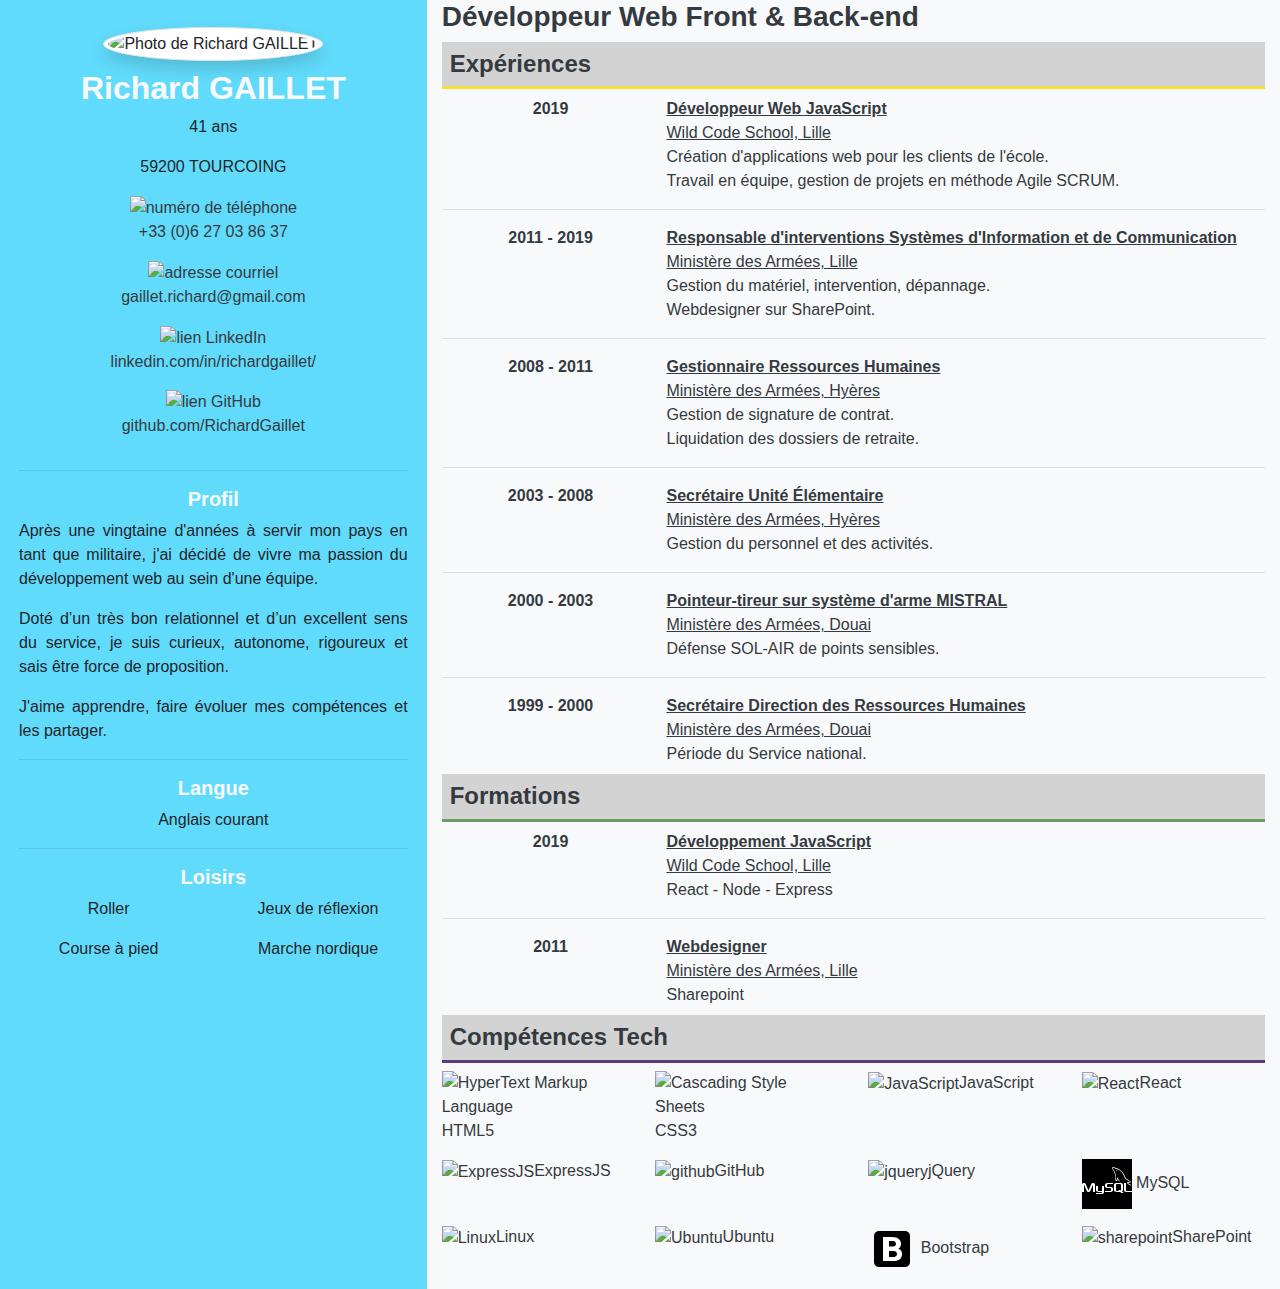
==== commit 81e66e52: "Add PDF version." ====
--- a/print.html
+++ b/print.html
@@ -4,7 +4,7 @@
     <meta charset="UTF-8" />
     <meta name="viewport" content="width=device-width, initial-scale=1.0" />
     <meta http-equiv="X-UA-Compatible" content="ie=edge" />
-    <meta name="theme-color" content="#87cefa" />
+    <meta name="theme-color" content="#61dbfb" />
     <title>Richard GAILLET - Curriculum Vitae</title>
     <link
       rel="stylesheet"
@@ -13,41 +13,35 @@
       crossorigin="anonymous"
     />
     <link rel="stylesheet" href="style.css" />
-    <script
-      src="https://stackpath.bootstrapcdn.com/bootstrap/4.3.1/js/bootstrap.min.js"
-      integrity="sha384-JjSmVgyd0p3pXB1rRibZUAYoIIy6OrQ6VrjIEaFf/nJGzIxFDsf4x0xIM+B07jRM"
-      crossorigin="anonymous"
-    ></script>
   </head>
   <body>
     <div class="container-fluid">
       <div class="row">
-        <div class="col-4 text-center bg-react p-3">
-          <p class="h1 font-weight-bold text-white">Version imprimable</p>
+        <div class="col-4 text-center bg-react border-right-react p-3">
           <img
-            src="https://pbs.twimg.com/profile_images/1114150286627692544/6N7tstM__400x400.png"
+            src="https://pbs.twimg.com/profile_images/1114150286627692544/6N7tstM__200x200.png"
             alt="Photo de Richard GAILLET"
-            class="img-fluid img-thumbnail rounded-circle shadow"
+            class="img-fluid img-thumbnail rounded-circle shadow m-2"
           />
           <h2 class="font-weight-bold text-light text-center">
             Richard GAILLET
           </h2>
           <p>41 ans</p>
-          <p>Permis B et véhiculé</p>
+          <p>59200 TOURCOING</p>
           <div class="row">
-            <div class="col-sm-6 col-lg-12">
+            <div class="col-12">
               <div title="Téléphone">
                 <a href="tel:+33627038637" class="text-dark">
                   <img
                     src="https://img.icons8.com/ios/50/000000/ringing-phone-filled.png"
                     alt="numéro de téléphone"
-                    class="img-fluid"
+                    class="img-fluid d-none d-sm-inline"
                   />
                   <p class="text-center">+33 (0)6 27 03 86 37</p></a
                 >
               </div>
             </div>
-            <div class="col-sm-6 col-lg-12">
+            <div class="col-12">
               <div title="Courriel">
                 <a
                   href="mailto:gaillet.richard@gmail.com"
@@ -57,7 +51,7 @@
                   <img
                     src="https://img.icons8.com/ios/50/000000/open-envelope-filled.png"
                     alt="adresse courriel"
-                    class="img-fluid"
+                    class="img-fluid d-none d-sm-inline"
                   />
                   <p class="text-center">gaillet.richard@gmail.com</p></a
                 >
@@ -65,25 +59,7 @@
             </div>
           </div>
           <div class="row">
-            <div class="col-md-12">
-              <div title="Adresse">
-                <a
-                  href="https://goo.gl/maps/W5Ptfrce9ey7f6Wz5"
-                  target="_blank"
-                  class="text-dark"
-                >
-                  <img
-                    src="https://img.icons8.com/ios/50/000000/address-filled.png"
-                    alt="adresse postale"
-                    class="img-fluid"
-                  />
-                  <p class="text-center">
-                    22 rue de Berckem 59200 TOURCOING
-                  </p></a
-                >
-              </div>
-            </div>
-            <div class="col-sm-6 col-lg-12">
+            <div class="col-12">
               <div title="LinkedIn">
                 <a
                   href="https://www.linkedin.com/in/richardgaillet/"
@@ -93,13 +69,13 @@
                   <img
                     src="https://img.icons8.com/ios/50/000000/linkedin-filled.png"
                     alt="lien LinkedIn"
-                    class="img-fluid"
+                    class="img-fluid d-none d-sm-inline"
                   />
                   <p class="text-center">linkedin.com/in/richardgaillet/</p>
                 </a>
               </div>
             </div>
-            <div class="col-sm-6 col-lg-12">
+            <div class="col-12">
               <div title="GitHub">
                 <a
                   href="https://github.com/RichardGaillet"
@@ -109,178 +85,185 @@
                   <img
                     src="https://img.icons8.com/ios/50/000000/github-filled.png"
                     alt="lien GitHub"
-                    class="img-fluid"
+                    class="img-fluid d-none d-sm-inline"
                   />
-                  <p class="text-center">GitHub</p>
+                  <p class="text-center">github.com/RichardGaillet</p>
                 </a>
               </div>
             </div>
           </div>
+          <hr />
           <div id="profil">
-            <h4 class="font-weight-bold text-light">Profil</h4>
+            <h5 class="font-weight-bold text-light">Profil</h5>
             <p class="text-justify">
               Après une vingtaine d'années à servir mon pays en tant que
-              militaire, j'aspire à vivre ma passion du développement web aux
-              services des autres.
+              militaire, j'ai décidé de vivre ma passion du développement web au
+              sein d'une équipe.
             </p>
             <p class="text-justify">
               Doté d’un très bon relationnel et d’un excellent sens du service,
-              j'aime le travail en équipe. Curieux, autonome et rigoureux, je
-              sais être force de proposition.
+              je suis curieux, autonome, rigoureux et sais être force de
+              proposition.
             </p>
-          </div>
+            <p class="text-justify">
+              J'aime apprendre, faire évoluer mes compétences et les partager.
+            </p>
+          </div>
+          <hr />
           <div id="langue">
-            <h4 class="font-weight-bold text-light">Langue</h4>
-            <img
-              src="https://img.icons8.com/ios/50/000000/great-britain-filled.png"
-              alt="pratique l'anglais"
-              title="Anglais"
-              class="img-fluid"
-            />
-            <p class="text-center">courant</p>
-          </div>
+            <h5 class="font-weight-bold text-light">Langue</h5>
+            <p class="text-center">Anglais courant</p>
+          </div>
+          <hr />
           <div id="loisirs">
-            <h4 class="font-weight-bold text-light">Loisirs</h4>
+            <h5 class="font-weight-bold text-light">Loisirs</h5>
             <div class="row text-center">
-              <div class="col-sm-6 col-md-3 col-lg-6 col-xl-3">
-                <img
-                  src="https://img.icons8.com/ios/50/000000/roller-skating-filled.png"
-                  alt="pratique du roller"
-                  title="Roller"
-                  class="img-fluid"
-                />
-              </div>
-              <div class="col-sm-6 col-md-3 col-lg-6 col-xl-3">
-                <img
-                  src="https://img.icons8.com/ios/50/000000/running-filled.png"
-                  alt="pratique de la course à pied"
-                  title="Course à pied"
-                  class="img-fluid"
-                />
-              </div>
-              <div class="col-sm-6 col-md-3 col-lg-6 col-xl-3">
-                <img
-                  src="https://img.icons8.com/ios/50/000000/rubiks-cube-filled.png"
-                  alt="jeu de réflexion"
-                  title="Jeu de réflexion"
-                  class="img-fluid"
-                />
-              </div>
-              <div class="col-sm-6 col-md-3 col-lg-6 col-xl-3">
-                <img
-                  src="https://img.icons8.com/ios/50/000000/nordic-walking-filled.png"
-                  alt="partique la marche nordique"
-                  Title="Marche nordique"
-                  class="img-fluid"
-                />
+              <div class="col-sm-6">
+                <p class="text-center">Roller</p>
+                <p class="text-center">Course à pied</p>
+              </div>
+              <div class="col-sm-6">
+                <p class="text-center">Jeux de réflexion</p>
+                <p class="text-center">Marche nordique</p>
               </div>
             </div>
           </div>
         </div>
         <div class="col-8 bg-light text-dark">
-          <h1 class="font-weight-bold">
-            Développeur Web Front-end JavaScript
-          </h1>
-          <h3 class="bg-react text-light sticky-top p-2 font-weight-bold">
-            Formation
+          <h3 class="font-weight-bold">
+            Développeur Web Front & Back-end
           </h3>
-          <div class="row h5">
-            <div class="col-md-1">
-              <p class="font-weight-bold">2019</p>
-            </div>
-            <div class="col-md-11">
-              <p class="font-weight-bold">
-                Développement JavaScript
-              </p>
-              <p>Wild Code School - Lille - 5 mois</p>
-              <p>
-                React - Node - Express
-              </p>
-            </div>
-          </div>
-          <h3 class="bg-react text-light sticky-top p-2 font-weight-bold">
-            Expérience
-          </h3>
-          <div class="row h5">
-            <div class="col-md-1">
-              <p class="font-weight-bold">2011</p>
-            </div>
-            <div class="col-md-11">
-              <p class="font-weight-bold">
-                Point de contact Systèmes d'Information et de Communication
-              </p>
-              <p>Ministère des Armées - Lille - 8 ans</p>
-              <p>
-                Gestion du matériel, intervention, dépannage.<br />Webdesigner
-                sur SharePoint.
-              </p>
-            </div>
-          </div>
-          <hr />
-          <div class="row h5">
-            <div class="col-md-1">
-              <p class="font-weight-bold">2008</p>
-            </div>
-            <div class="col-md-11">
-              <p class="font-weight-bold">
-                Gestionnaire Ressources Humaines
-              </p>
-              <p>Ministère des Armées - Hyères - 3 ans</p>
-              <p>
-                Gestion de signature de contrat et des dossiers du personnel
-                jusqu'au départ en retraite.
-              </p>
-            </div>
-          </div>
-          <hr />
-          <div class="row h5">
-            <div class="col-md-1">
-              <p class="font-weight-bold">2003</p>
-            </div>
-            <div class="col-md-11">
-              <p class="font-weight-bold">
-                Secrétaire Unité Élémentaire
-              </p>
-              <p>Ministère des Armées - Hyères - 5 ans</p>
-              <p>
-                Gestion du personnel et des activités.
-              </p>
-            </div>
-          </div>
-          <hr />
-          <div class="row h5">
-            <div class="col-md-1">
-              <p class="font-weight-bold">2000</p>
-            </div>
-            <div class="col-md-11">
-              <p class="font-weight-bold">
-                Pointeur-tireur sur système d'arme MISTRAL
-              </p>
-              <p>Ministère des Armées - Douai - 3 ans</p>
-              <p>
-                Défense SOL-AIR de points sensibles.
-              </p>
-            </div>
-          </div>
-          <hr />
-          <div class="row h5">
-            <div class="col-md-1">
-              <p class="font-weight-bold">1999</p>
-            </div>
-            <div class="col-md-11">
-              <p class="font-weight-bold">
-                Secrétaire Direction des Ressources Humaines
-              </p>
-              <p>Ministère des Armées - Douai - 1 an</p>
-              <p>
-                Période du Service national.
-              </p>
-            </div>
-          </div>
-          <h3 class="bg-react text-light sticky-top p-2 font-weight-bold">
-            Compétences
-          </h3>
-          <div class="row h5">
+          <h4
+            class="bg-react text-dark sticky-top p-2 font-weight-bold border-bottom-experiences"
+          >
+            Expériences
+          </h4>
+          <div class="row m-2">
+            <div class="col-3">
+              <p class="font-weight-bold text-center">2019</p>
+            </div>
+            <div class="col-9">
+              <u
+                ><span class="font-weight-bold">Développeur Web JavaScript</span
+                ><br />
+                Wild Code School, Lille</u
+              ><br />
+              Création d'applications web pour les clients de l'école.<br />
+              Travail en équipe, gestion de projets en méthode Agile SCRUM.
+            </div>
+          </div>
+          <hr />
+          <div class="row m-2">
+            <div class="col-3">
+              <p class="font-weight-bold text-center">2011 - 2019</p>
+            </div>
+            <div class="col-9">
+              <u
+                ><span class="font-weight-bold"
+                  >Responsable d'interventions Systèmes d'Information et de
+                  Communication</span
+                ><br />Ministère des Armées, Lille</u
+              ><br />
+              Gestion du matériel, intervention, dépannage.<br />Webdesigner sur
+              SharePoint.
+            </div>
+          </div>
+          <hr />
+          <div class="row m-2">
+            <div class="col-3">
+              <p class="font-weight-bold text-center">2008 - 2011</p>
+            </div>
+            <div class="col-9">
+              <u
+                ><span class="font-weight-bold">
+                  Gestionnaire Ressources Humaines</span
+                ><br />Ministère des Armées, Hyères</u
+              ><br />
+              Gestion de signature de contrat.<br />
+              Liquidation des dossiers de retraite.
+            </div>
+          </div>
+          <hr />
+          <div class="row m-2">
+            <div class="col-3">
+              <p class="font-weight-bold text-center">2003 - 2008</p>
+            </div>
+            <div class="col-9">
+              <u
+                ><span class="font-weight-bold"
+                  >Secrétaire Unité Élémentaire</span
+                ><br />Ministère des Armées, Hyères</u
+              ><br />
+              Gestion du personnel et des activités.
+            </div>
+          </div>
+          <hr />
+          <div class="row m-2">
+            <div class="col-3">
+              <p class="font-weight-bold text-center">2000 - 2003</p>
+            </div>
+            <div class="col-9">
+              <u
+                ><span class="font-weight-bold"
+                  >Pointeur-tireur sur système d'arme MISTRAL</span
+                ><br />Ministère des Armées, Douai</u
+              ><br />
+              Défense SOL-AIR de points sensibles.
+            </div>
+          </div>
+          <hr />
+          <div class="row m-2">
+            <div class="col-3">
+              <p class="font-weight-bold text-center">1999 - 2000</p>
+            </div>
+            <div class="col-9">
+              <u
+                ><span class="font-weight-bold"
+                  >Secrétaire Direction des Ressources Humaines</span
+                ><br />Ministère des Armées, Douai</u
+              ><br />
+              Période du Service national.
+            </div>
+          </div>
+          <h4
+            class="bg-react text-dark sticky-top p-2 font-weight-bold border-bottom-formations"
+          >
+            Formations
+          </h4>
+          <div class="row m-2">
+            <div class="col-3">
+              <p class="font-weight-bold text-center">2019</p>
+            </div>
+            <div class="col-9">
+              <u
+                ><span class="font-weight-bold"
+                  >Développement JavaScript</span
+                  ><br />Wild Code School, Lille</u
+              ><br />
+              React - Node - Express
+            </div>
+          </div>
+          <hr />
+          <div class="row m-2">
+            <div class="col-3">
+              <p class="font-weight-bold text-center">2011</p>
+            </div>
+            <div class="col-9">
+              <u
+                ><span class="font-weight-bold"
+                  >Webdesigner</span
+                  ><br />Ministère
+                des Armées, Lille</u
+              ><br />
+              Sharepoint
+            </div>
+          </div>
+          <h4
+            class="bg-react border-bottom-competences text-dark sticky-top p-2 font-weight-bold"
+          >
+            Compétences Tech
+          </h4>
+          <div class="row">
             <div class="col">
               <div class="row">
                 <div class="col-sm-6 col-xl-3" title="HTML5">
@@ -467,11 +450,11 @@
               </div>
             </div>
           </div>
-          <a href="print.html" target="_blank" class="print d-print-none"
+          <!-- <a href="print.html" target="_blank" class="print d-print-none"
             ><img
               src="https://img.icons8.com/ios/50/000000/print-filled.png"
               alt="lien vers impression"
-          /></a>
+          /></a> -->
         </div>
       </div>
     </div>
--- a/style.css
+++ b/style.css
@@ -6,4 +6,23 @@
 
 .bg-react {
     background-color: #61dbfb
+}
+
+.border-bottom-experiences {
+    background-color: lightgray;
+    border-bottom: 3px solid #f7e136
+}
+
+.border-bottom-formations {
+    background-color: lightgray;
+    border-bottom: 3px solid #68a063
+}
+
+.border-bottom-competences {
+    background-color: lightgray;
+    border-bottom: 3px solid #563e7c
+}
+
+.border-right-react {
+    border: 3px solid #61dbfb
 }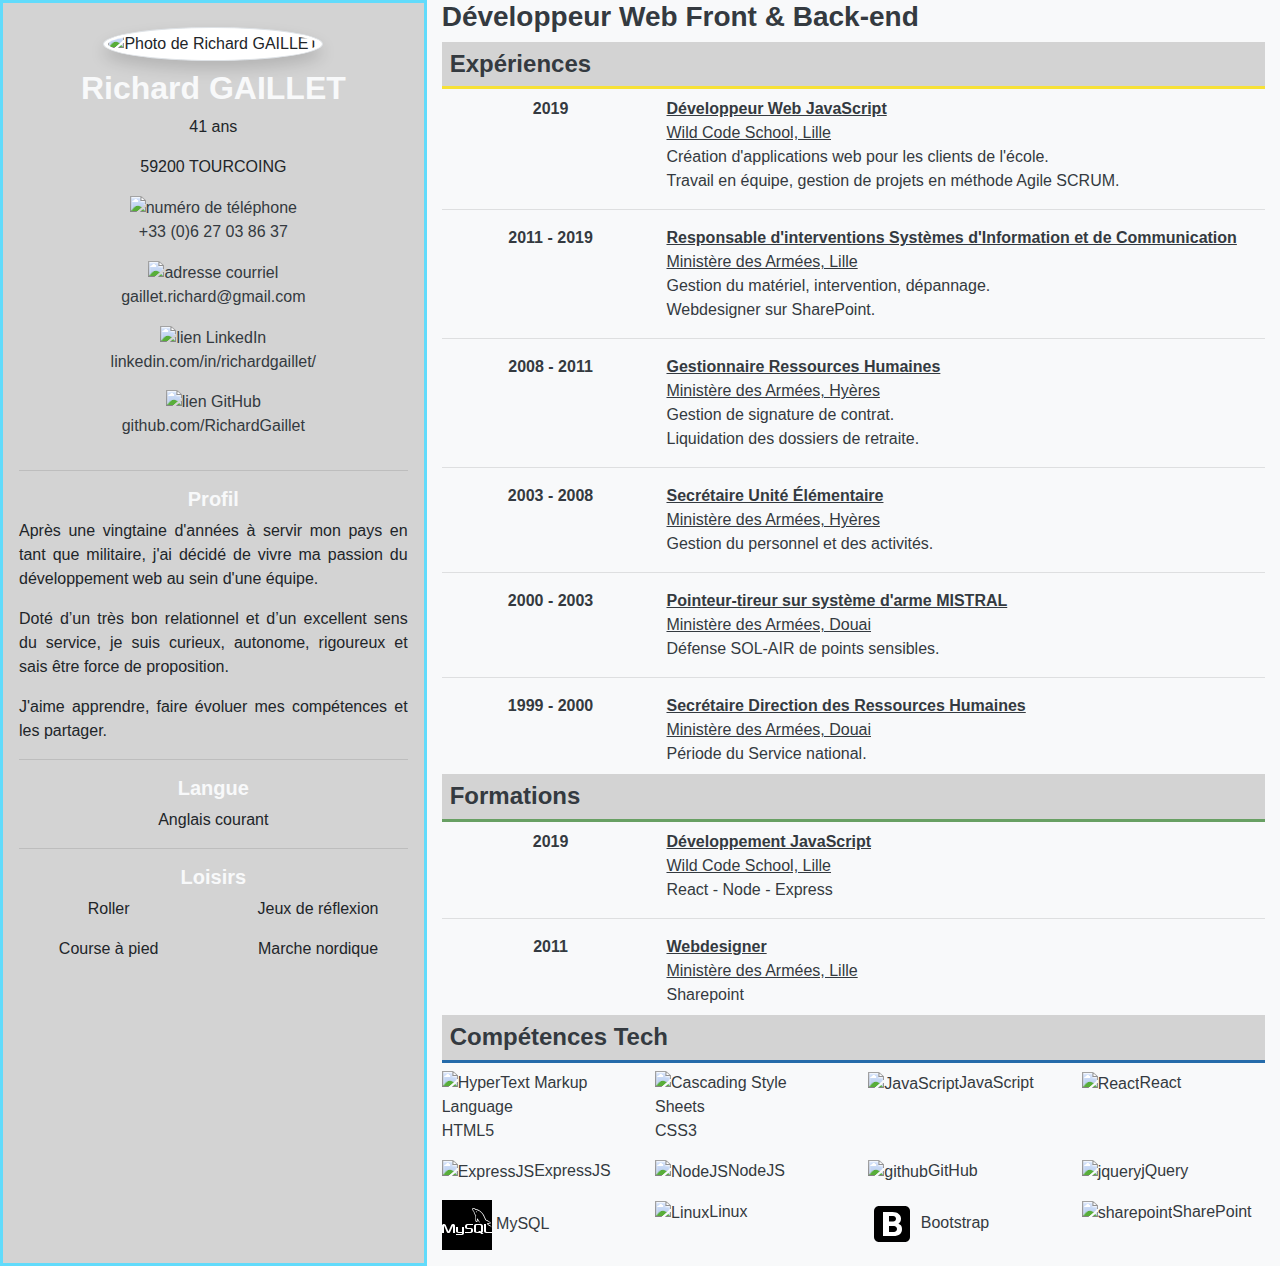
==== commit 9ccd06bd: "CSS update." ====
--- a/print.html
+++ b/print.html
@@ -17,7 +17,7 @@
   <body>
     <div class="container-fluid">
       <div class="row">
-        <div class="col-4 text-center bg-react border-right-react p-3">
+        <div class="col-4 text-center border-react border-right-react p-3">
           <img
             src="https://pbs.twimg.com/profile_images/1114150286627692544/6N7tstM__200x200.png"
             alt="Photo de Richard GAILLET"
@@ -134,7 +134,7 @@
             Développeur Web Front & Back-end
           </h3>
           <h4
-            class="bg-react text-dark sticky-top p-2 font-weight-bold border-bottom-experiences"
+            class="text-dark sticky-top p-2 font-weight-bold border-javascript"
           >
             Expériences
           </h4>
@@ -225,9 +225,7 @@
               Période du Service national.
             </div>
           </div>
-          <h4
-            class="bg-react text-dark sticky-top p-2 font-weight-bold border-bottom-formations"
-          >
+          <h4 class="text-dark sticky-top p-2 font-weight-bold border-node">
             Formations
           </h4>
           <div class="row m-2">
@@ -236,9 +234,8 @@
             </div>
             <div class="col-9">
               <u
-                ><span class="font-weight-bold"
-                  >Développement JavaScript</span
-                  ><br />Wild Code School, Lille</u
+                ><span class="font-weight-bold">Développement JavaScript</span
+                ><br />Wild Code School, Lille</u
               ><br />
               React - Node - Express
             </div>
@@ -250,17 +247,13 @@
             </div>
             <div class="col-9">
               <u
-                ><span class="font-weight-bold"
-                  >Webdesigner</span
-                  ><br />Ministère
-                des Armées, Lille</u
+                ><span class="font-weight-bold">Webdesigner</span
+                ><br />Ministère des Armées, Lille</u
               ><br />
               Sharepoint
             </div>
           </div>
-          <h4
-            class="bg-react border-bottom-competences text-dark sticky-top p-2 font-weight-bold"
-          >
+          <h4 class="border-css text-dark sticky-top p-2 font-weight-bold">
             Compétences Tech
           </h4>
           <div class="row">
@@ -304,13 +297,22 @@
                 </div>
               </div>
               <div class="row">
-                <div class="col-sm-6 col-xl-3" title="Express">
+                <div class="col-sm-6 col-xl-3" title="ExpressJS">
                   <p>
                     <img
                       src="https://i.goopics.net/RjeZ7.png"
                       alt="ExpressJS"
                       class="img-fluid"
                     />ExpressJS
+                  </p>
+                </div>
+                <div class="col-sm-6 col-xl-3" title="NodeJS">
+                  <p>
+                    <img
+                      src="https://icon-icons.com/icons2/512/PNG/48/prog-nodejs01_icon-icons.com_50781.png"
+                      alt="NodeJS"
+                      class="img-fluid"
+                    />NodeJS
                   </p>
                 </div>
                 <div class="col-sm-6 col-xl-3" title="GitHub">
@@ -375,8 +377,6 @@
                     MySQL
                   </p>
                 </div>
-              </div>
-              <div class="row">
                 <div class="col-sm-6 col-xl-3" title="Linux">
                   <p>
                     <img
@@ -384,15 +384,6 @@
                       alt="Linux"
                       class="img-fluid"
                     />Linux
-                  </p>
-                </div>
-                <div class="col-sm-6 col-xl-3" title="Ubuntu">
-                  <p>
-                    <img
-                      src="https://img.icons8.com/ios/50/000000/ubuntu-filled.png"
-                      alt="Ubuntu"
-                      class="img-fluid"
-                    />Ubuntu
                   </p>
                 </div>
                 <div class="col-sm-6 col-xl-3" title="Bootstrap">
@@ -450,11 +441,6 @@
               </div>
             </div>
           </div>
-          <!-- <a href="print.html" target="_blank" class="print d-print-none"
-            ><img
-              src="https://img.icons8.com/ios/50/000000/print-filled.png"
-              alt="lien vers impression"
-          /></a> -->
         </div>
       </div>
     </div>
--- a/style.css
+++ b/style.css
@@ -1,28 +1,25 @@
 .print {
-    position: absolute;
+    /* position: absolute;
     bottom: 0px;
-    right: 20px
+    left: 20px */
 }
 
-.bg-react {
-    background-color: #61dbfb
+.border-react {
+    background-color: lightgray;
+    border: 3px solid#61dbfb
 }
 
-.border-bottom-experiences {
+.border-javascript {
     background-color: lightgray;
     border-bottom: 3px solid #f7e136
 }
 
-.border-bottom-formations {
+.border-node {
     background-color: lightgray;
     border-bottom: 3px solid #68a063
 }
 
-.border-bottom-competences {
+.border-css {
     background-color: lightgray;
-    border-bottom: 3px solid #563e7c
-}
-
-.border-right-react {
-    border: 3px solid #61dbfb
+    border-bottom: 3px solid #256baa
 }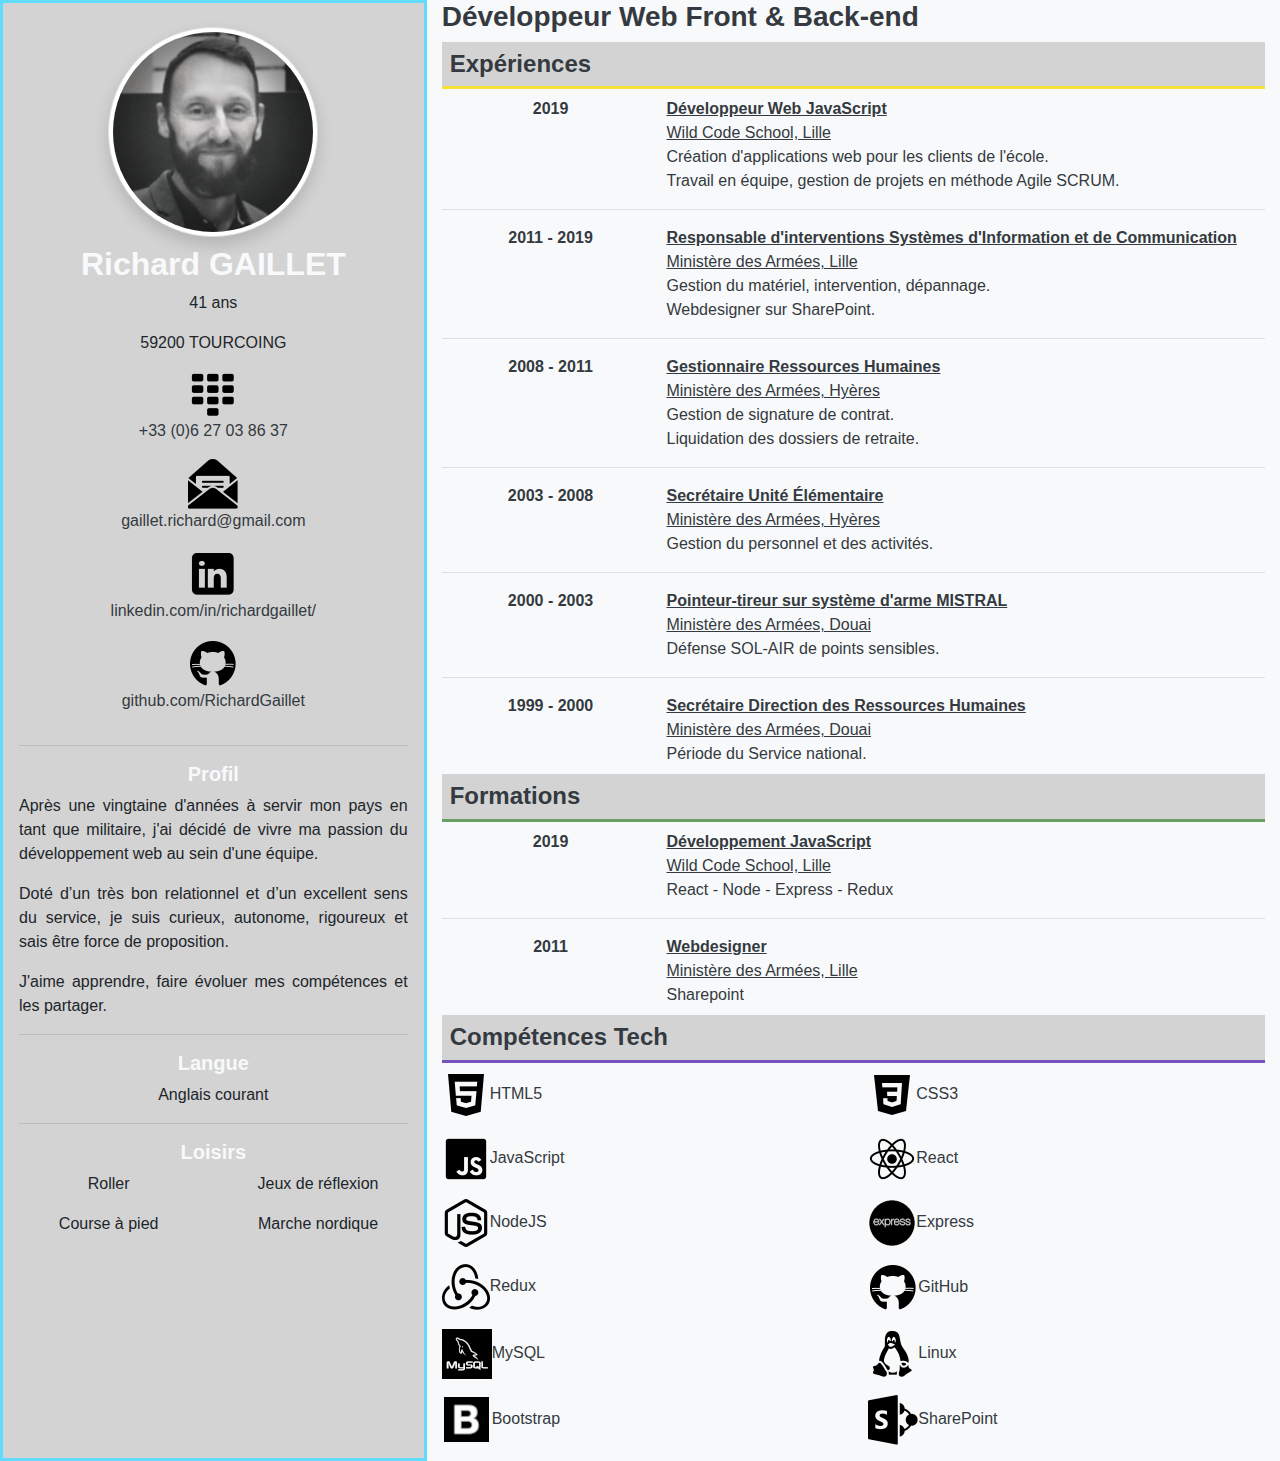
==== commit 9ff2a5af: "Changing tech pcitograms and CSS." ====
--- a/print.html
+++ b/print.html
@@ -4,7 +4,8 @@
     <meta charset="UTF-8" />
     <meta name="viewport" content="width=device-width, initial-scale=1.0" />
     <meta http-equiv="X-UA-Compatible" content="ie=edge" />
-    <meta name="theme-color" content="#61dbfb" />
+    <meta name="theme-color" content="#000000" />
+    <link rel="shortcut icon" type="image/x-icon" href="favicon.ico" />
     <title>Richard GAILLET - Curriculum Vitae</title>
     <link
       rel="stylesheet"
@@ -17,9 +18,9 @@
   <body>
     <div class="container-fluid">
       <div class="row">
-        <div class="col-4 text-center border-react border-right-react p-3">
+        <div class="col-4 text-center border-profil p-3">
           <img
-            src="https://pbs.twimg.com/profile_images/1114150286627692544/6N7tstM__200x200.png"
+            src="./images/avatar.png"
             alt="Photo de Richard GAILLET"
             class="img-fluid img-thumbnail rounded-circle shadow m-2"
           />
@@ -33,7 +34,7 @@
               <div title="Téléphone">
                 <a href="tel:+33627038637" class="text-dark">
                   <img
-                    src="https://img.icons8.com/ios/50/000000/ringing-phone-filled.png"
+                    src="./images/phone.png"
                     alt="numéro de téléphone"
                     class="img-fluid d-none d-sm-inline"
                   />
@@ -49,7 +50,7 @@
                   class="text-dark"
                 >
                   <img
-                    src="https://img.icons8.com/ios/50/000000/open-envelope-filled.png"
+                    src="./images/email.png"
                     alt="adresse courriel"
                     class="img-fluid d-none d-sm-inline"
                   />
@@ -67,7 +68,7 @@
                   class="text-dark"
                 >
                   <img
-                    src="https://img.icons8.com/ios/50/000000/linkedin-filled.png"
+                    src="./images/linkedin.png"
                     alt="lien LinkedIn"
                     class="img-fluid d-none d-sm-inline"
                   />
@@ -83,7 +84,7 @@
                   class="text-dark"
                 >
                   <img
-                    src="https://img.icons8.com/ios/50/000000/github-filled.png"
+                    src="./images/github.png"
                     alt="lien GitHub"
                     class="img-fluid d-none d-sm-inline"
                   />
@@ -134,15 +135,15 @@
             Développeur Web Front & Back-end
           </h3>
           <h4
-            class="text-dark sticky-top p-2 font-weight-bold border-javascript"
+            class="text-dark sticky-top p-2 font-weight-bold border-experiences"
           >
             Expériences
           </h4>
           <div class="row m-2">
-            <div class="col-3">
+            <div class="col-md-3">
               <p class="font-weight-bold text-center">2019</p>
             </div>
-            <div class="col-9">
+            <div class="col-md-9">
               <u
                 ><span class="font-weight-bold">Développeur Web JavaScript</span
                 ><br />
@@ -154,10 +155,10 @@
           </div>
           <hr />
           <div class="row m-2">
-            <div class="col-3">
+            <div class="col-md-3">
               <p class="font-weight-bold text-center">2011 - 2019</p>
             </div>
-            <div class="col-9">
+            <div class="col-md-9">
               <u
                 ><span class="font-weight-bold"
                   >Responsable d'interventions Systèmes d'Information et de
@@ -170,10 +171,10 @@
           </div>
           <hr />
           <div class="row m-2">
-            <div class="col-3">
+            <div class="col-md-3">
               <p class="font-weight-bold text-center">2008 - 2011</p>
             </div>
-            <div class="col-9">
+            <div class="col-md-9">
               <u
                 ><span class="font-weight-bold">
                   Gestionnaire Ressources Humaines</span
@@ -185,10 +186,10 @@
           </div>
           <hr />
           <div class="row m-2">
-            <div class="col-3">
+            <div class="col-md-3">
               <p class="font-weight-bold text-center">2003 - 2008</p>
             </div>
-            <div class="col-9">
+            <div class="col-md-9">
               <u
                 ><span class="font-weight-bold"
                   >Secrétaire Unité Élémentaire</span
@@ -199,10 +200,10 @@
           </div>
           <hr />
           <div class="row m-2">
-            <div class="col-3">
+            <div class="col-md-3">
               <p class="font-weight-bold text-center">2000 - 2003</p>
             </div>
-            <div class="col-9">
+            <div class="col-md-9">
               <u
                 ><span class="font-weight-bold"
                   >Pointeur-tireur sur système d'arme MISTRAL</span
@@ -213,10 +214,10 @@
           </div>
           <hr />
           <div class="row m-2">
-            <div class="col-3">
+            <div class="col-md-3">
               <p class="font-weight-bold text-center">1999 - 2000</p>
             </div>
-            <div class="col-9">
+            <div class="col-md-9">
               <u
                 ><span class="font-weight-bold"
                   >Secrétaire Direction des Ressources Humaines</span
@@ -225,27 +226,29 @@
               Période du Service national.
             </div>
           </div>
-          <h4 class="text-dark sticky-top p-2 font-weight-bold border-node">
+          <h4
+            class="text-dark sticky-top p-2 font-weight-bold border-formations"
+          >
             Formations
           </h4>
           <div class="row m-2">
-            <div class="col-3">
+            <div class="col-md-3">
               <p class="font-weight-bold text-center">2019</p>
             </div>
-            <div class="col-9">
+            <div class="col-md-9">
               <u
                 ><span class="font-weight-bold">Développement JavaScript</span
                 ><br />Wild Code School, Lille</u
               ><br />
-              React - Node - Express
-            </div>
-          </div>
-          <hr />
-          <div class="row m-2">
-            <div class="col-3">
+              React - Node - Express - Redux
+            </div>
+          </div>
+          <hr />
+          <div class="row m-2">
+            <div class="col-md-3">
               <p class="font-weight-bold text-center">2011</p>
             </div>
-            <div class="col-9">
+            <div class="col-md-9">
               <u
                 ><span class="font-weight-bold">Webdesigner</span
                 ><br />Ministère des Armées, Lille</u
@@ -253,43 +256,45 @@
               Sharepoint
             </div>
           </div>
-          <h4 class="border-css text-dark sticky-top p-2 font-weight-bold">
+          <h4
+            class="border-competences text-dark sticky-top p-2 font-weight-bold"
+          >
             Compétences Tech
           </h4>
           <div class="row">
             <div class="col">
               <div class="row">
-                <div class="col-sm-6 col-xl-3" title="HTML5">
-                  <p>
-                    <img
-                      src="https://img.icons8.com/ios/50/000000/html-filled.png"
+                <div class="col-6" title="HTML5">
+                  <p>
+                    <img
+                      src="./images/html.png"
                       alt="HyperText Markup Language"
                       class="img-fluid"
                     />HTML5
                   </p>
                 </div>
-                <div class="col-sm-6 col-xl-3" title="CSS3">
-                  <p>
-                    <img
-                      src="https://img.icons8.com/ios/50/000000/css-filled.png"
+                <div class="col-6" title="CSS3">
+                  <p>
+                    <img
+                      src="./images/css.png"
                       alt="Cascading Style Sheets"
                       class="img-fluid"
                     />CSS3
                   </p>
                 </div>
-                <div class="col-sm-6 col-xl-3" title="JavaScript">
-                  <p>
-                    <img
-                      src="https://img.icons8.com/ios/50/000000/javascript-filled.png"
+                <div class="col-6" title="JavaScript">
+                  <p>
+                    <img
+                      src="./images/javascript.png"
                       alt="JavaScript"
                       class="img-fluid"
                     />JavaScript
                   </p>
                 </div>
-                <div class="col-sm-6 col-xl-3" title="React">
-                  <p>
-                    <img
-                      src="https://img.icons8.com/ios/50/000000/react-native-filled.png"
+                <div class="col-6" title="React">
+                  <p>
+                    <img
+                      src="./images/react.png"
                       alt="React"
                       class="img-fluid"
                     />React
@@ -297,142 +302,75 @@
                 </div>
               </div>
               <div class="row">
-                <div class="col-sm-6 col-xl-3" title="ExpressJS">
-                  <p>
-                    <img
-                      src="https://i.goopics.net/RjeZ7.png"
-                      alt="ExpressJS"
-                      class="img-fluid"
-                    />ExpressJS
-                  </p>
-                </div>
-                <div class="col-sm-6 col-xl-3" title="NodeJS">
-                  <p>
-                    <img
-                      src="https://icon-icons.com/icons2/512/PNG/48/prog-nodejs01_icon-icons.com_50781.png"
+                <div class="col-6" title="NodeJS">
+                  <p>
+                    <img
+                      src="./images/node.png"
                       alt="NodeJS"
                       class="img-fluid"
                     />NodeJS
                   </p>
                 </div>
-                <div class="col-sm-6 col-xl-3" title="GitHub">
-                  <p>
-                    <img
-                      src="https://img.icons8.com/ios/50/000000/github-filled.png"
+                <div class="col-6" title="Express">
+                  <p>
+                    <img
+                      src="./images/express.png"
+                      alt="Express"
+                      class="img-fluid"
+                    />Express
+                  </p>
+                </div>
+                <div class="col-6" title="Redux">
+                  <p>
+                    <img
+                      src="./images/redux.png"
+                      alt="Redux"
+                      class="img-fluid"
+                    />Redux
+                  </p>
+                </div>
+                <div class="col-6" title="GitHub">
+                  <p>
+                    <img
+                      src="./images/github.png"
                       alt="github"
                       class="img-fluid"
                     />GitHub
                   </p>
                 </div>
-                <div class="col-sm-6 col-xl-3" title="jQuery">
-                  <p>
-                    <img
-                      src="https://img.icons8.com/ios/50/000000/jquery-filled.png"
-                      alt="jquery"
-                      class="img-fluid"
-                    />jQuery
-                  </p>
-                </div>
-                <div class="col-sm-6 col-xl-3" title="MySQL">
-                  <p>
-                    <svg
-                      xmlns="http://www.w3.org/2000/svg"
-                      x="0px"
-                      y="0px"
-                      width="50"
-                      height="50"
-                      viewBox="0 0 210 210"
-                      style=" fill:#000000;"
-                    >
-                      <g transform="">
-                        <g
-                          fill="none"
-                          fill-rule="nonzero"
-                          stroke="none"
-                          stroke-width="1"
-                          stroke-linecap="butt"
-                          stroke-linejoin="miter"
-                          stroke-miterlimit="10"
-                          stroke-dasharray=""
-                          stroke-dashoffset="0"
-                          font-family="none"
-                          font-weight="none"
-                          font-size="none"
-                          text-anchor="none"
-                          style="mix-blend-mode: normal"
-                        >
-                          <path d="M0,210v-210h210v210z" fill="#000000"></path>
-                          <g fill="#ffffff">
-                            <g id="surface1">
-                              <path
-                                d="M130.90547,33.6c-1.96875,-0.04922 -3.69141,0.70547 -4.57734,2.8875c-1.50937,3.65859 2.24766,7.23516 3.59297,9.10547c0.93516,1.29609 2.14922,2.75625 2.82188,4.21641c0.44297,0.96797 0.50859,1.93594 0.88594,2.95313c0.93516,2.51016 2.42812,5.36484 3.62578,7.69453c0.60703,1.18125 1.27969,2.41172 2.05078,3.46172c0.47578,0.63984 1.27969,0.93516 1.41094,1.91953c-0.7875,1.11563 -0.83672,2.83828 -1.27969,4.24922c-2.00156,6.31641 -1.24687,14.175 1.65703,18.83437c0.90234,1.44375 3.01875,4.51172 5.90625,3.34687c2.52656,-1.03359 1.96875,-4.23281 2.69063,-7.07109c0.16406,-0.62344 0.06562,-1.09922 0.39375,-1.52578v0.13125c0.75469,1.54219 1.52578,3.08437 2.29688,4.61016c1.72266,2.75625 4.75781,5.62734 7.31719,7.57969c1.32891,1.00078 2.37891,2.73984 4.10156,3.33047v-0.13125h-0.13125c-0.32812,-0.525 -0.85313,-0.73828 -1.27969,-1.14844c-1.00078,-0.98437 -2.11641,-2.21484 -2.93672,-3.34687c-2.34609,-3.16641 -4.41328,-6.64453 -6.28359,-10.25391c-0.90234,-1.72266 -1.68984,-3.62578 -2.44453,-5.38125c-0.29531,-0.68906 -0.29531,-1.70625 -0.90234,-2.06719c-0.83672,1.29609 -2.05078,2.32969 -2.69063,3.85547c-1.01719,2.42812 -1.16484,5.39766 -1.54219,8.46562c-0.22969,0.08203 -0.13125,0.01641 -0.24609,0.13125c-1.78828,-0.44297 -2.42812,-2.28047 -3.08437,-3.85547c-1.67344,-3.98672 -2.00156,-10.41797 -0.50859,-14.99531c0.37734,-1.19766 2.1,-4.93828 1.41094,-6.0375c-0.32812,-1.09922 -1.44375,-1.72266 -2.05078,-2.55937c-0.77109,-1.03359 -1.52578,-2.39531 -2.05078,-3.59297c-1.37813,-3.11719 -2.67422,-6.72656 -4.13438,-9.87656c-0.68906,-1.50937 -1.85391,-3.01875 -2.82188,-4.36406c-1.06641,-1.47656 -2.24766,-2.55937 -3.08437,-4.36406c-0.27891,-0.62344 -0.68906,-1.64062 -0.24609,-2.29687c0.13125,-0.44297 0.32813,-0.62344 0.77109,-0.77109c0.73828,-0.57422 2.80547,0.18047 3.59297,0.50859c2.05078,0.85312 3.77344,1.67344 5.5125,2.82187c0.83672,0.55781 1.67344,1.62422 2.69063,1.93594h1.14844c1.82109,0.41016 3.83906,0.11484 5.5125,0.63984c2.98594,0.90234 5.66016,2.31328 8.07188,3.83906c7.39922,4.65937 13.45313,11.30391 17.57109,19.22812c0.67266,1.27969 0.96797,2.51016 1.55859,3.85547c1.16484,2.72344 2.65781,5.54531 3.83906,8.20313c1.16484,2.67422 2.31328,5.34844 3.97031,7.56328c0.86953,1.16484 4.24922,1.80469 5.775,2.44453c1.06641,0.45937 2.83828,0.93516 3.83906,1.54219c1.95234,1.16484 3.82266,2.55938 5.64375,3.85547c0.91875,0.63984 3.70781,2.03437 3.85547,3.19922c-4.51172,-0.11484 -7.95703,0.29531 -10.89375,1.54219c-0.83672,0.36094 -2.18203,0.36094 -2.31328,1.41094c0.44297,0.47578 0.525,1.19766 0.88594,1.78828c0.70547,1.13203 1.88672,2.65781 2.95313,3.46172c1.16484,0.86953 2.34609,1.80469 3.59297,2.57578c2.19844,1.32891 4.65938,2.1 6.79219,3.44531c1.24688,0.80391 2.51016,1.80469 3.72422,2.69062c0.60703,0.45938 1.00078,1.14844 1.78828,1.42734v-0.13125c-0.41016,-0.525 -0.50859,-1.24688 -0.88594,-1.78828l-1.68984,-1.68984c-1.62422,-2.14922 -3.69141,-4.05234 -5.88984,-5.62734c-1.75547,-1.26328 -5.67656,-2.96953 -6.39844,-5.00391l-0.13125,-0.13125c1.23047,-0.13125 2.69062,-0.59063 3.83906,-0.90234c1.93594,-0.50859 3.64219,-0.37734 5.62734,-0.88594c0.90234,-0.2625 1.80469,-0.525 2.70703,-0.77109v-0.525c-1.00078,-1.01719 -1.72266,-2.39531 -2.82188,-3.33047c-2.87109,-2.44453 -6.00469,-4.88906 -9.23672,-6.92344c-1.78828,-1.13203 -4.00312,-1.87031 -5.88984,-2.82188c-0.63984,-0.32812 -1.75547,-0.49219 -2.18203,-1.03359c-1.00078,-1.26328 -1.54219,-2.87109 -2.31328,-4.34766c-1.60781,-3.10078 -3.18281,-6.48047 -4.61016,-9.74531c-0.96797,-2.21484 -1.60781,-4.41328 -2.82187,-6.41484c-5.82422,-9.56484 -12.09141,-15.35625 -21.80391,-21.03281c-2.06719,-1.21406 -4.54453,-1.67344 -7.16953,-2.29687c-1.42734,-0.09844 -2.82187,-0.18047 -4.24922,-0.2625c-0.85313,-0.36094 -1.75547,-1.41094 -2.55937,-1.93594c-2.01797,-1.26328 -5.98828,-3.46172 -9.26953,-3.51094zM144.80156,47.5125c-0.93516,-0.01641 -1.60781,0.11484 -2.31328,0.2625v0.13125h0.13125c0.44297,0.91875 1.24687,1.50937 1.80469,2.29688c0.42656,0.90234 0.83672,1.80469 1.26328,2.70703l0.13125,-0.13125c0.7875,-0.55781 1.16484,-1.46016 1.16484,-2.82187c-0.32812,-0.32812 -0.37734,-0.75469 -0.63984,-1.14844c-0.37734,-0.54141 -1.08281,-0.83672 -1.54219,-1.29609zM7.84219,100.78359c-1.26328,0.04922 -2.64141,0.29531 -4.13438,0.77109c-2.49375,0.75469 -3.72422,2.24766 -3.72422,5.28281v31.7625h8.41641v-30.99141l11.66484,26.49609c1.44375,3.29766 3.4125,4.47891 7.26797,4.47891c3.87187,0 5.75859,-1.18125 7.20234,-4.47891l11.66484,-25.82344v30.31875h8.4v-31.7625c0,-3.03516 -1.21406,-4.52813 -3.72422,-5.28281c-5.97188,-1.88672 -9.99141,-0.2625 -11.79609,3.82266l-11.97656,26.93906l-11.58281,-26.93906c-1.3125,-3.06797 -3.9375,-4.74141 -7.67812,-4.59375zM110.23359,100.8c-3.31406,0 -13.63359,0.39375 -13.63359,8.4v5.18438c0,3.675 3.23203,6.67734 10.2375,7.41563c0.7875,0.04922 1.575,0.11484 2.3625,0.11484c0,0 8.17031,-0.16406 8.4,-0.11484c4.725,0 4.2,3.675 4.2,4.2v4.2c0,0.57422 -0.13125,4.2 -4.24922,4.2h-20.95078v4.2h21.03281c2.75625,0 5.43047,-0.57422 7.56328,-1.575c3.54375,-1.62422 5.00391,-3.82266 5.00391,-6.71016v-6.00469c0,-6.44766 -8.00625,-6.71016 -12.6,-6.71016h-8.4c-3.29766,0 -3.80625,-2.00156 -4.2,-4.2v-4.2c0.39375,-1.67344 1.13203,-3.9375 4.05234,-4.2h21.14766v-4.2zM142.71797,100.8c-6.20156,0.85312 -8.38359,3.9375 -8.38359,8.4v21c0,4.08516 2.28047,6.54609 6.97266,7.82578c1.575,0.44297 3.00234,0.62344 4.34766,0.62344l9.35156,-0.04922h5.49609l4.67578,4.2h9.45l-6.49688,-5.85703c3.05156,-1.26328 4.00313,-3.19922 4.00313,-6.825v-20.91797c0,-4.4625 -2.90391,-7.54687 -9.10547,-8.4zM176.4,100.8v29.21953c0,5.06953 2.87109,7.92422 10.46719,8.49844c0.70547,0.03281 1.42734,0.08203 2.13281,0.08203h21v-4.2h-19.40859c-4.33125,0 -5.79141,-1.82109 -5.79141,-4.41328v-29.18672zM147.72188,105h10.81172c2.85469,0 4.77422,2.29688 5.20078,4.2c0,0 0.06563,19.55625 0.06563,21c0,1.44375 -0.80391,2.1 -0.80391,2.1l-2.28047,-2.1h-9.51562l4.67578,4.2h-8.15391c-2.92031,0 -4.56094,-2.16563 -4.9875,-4.2v-20.57344c0,-2.23125 1.70625,-4.62656 4.9875,-4.62656zM58.8,113.4c0.16406,0.16406 0,17.89922 0,18.24375c0.06562,3.675 4.725,6.89063 12.02578,6.95625h13.17422v0.27891c0,0.7875 0.57422,3.4125 -4.2,3.92109c-0.04922,0 -20.95078,0 -21,0v4.2h21.90234c3.70781,-0.11484 11.74687,-0.95156 11.69766,-7.38281c0,-0.11484 0.03281,-26.21719 0,-26.21719h-8.4v21c-0.13125,0 -10.40156,0.03281 -12.46875,0c-4.05234,-0.06563 -4.39687,-2.37891 -4.33125,-3.26484v-17.73516z"
-                              ></path>
-                            </g>
-                          </g>
-                          <path d="" fill="none"></path>
-                          <path d="" fill="none"></path>
-                        </g>
-                      </g>
-                    </svg>
-                    MySQL
-                  </p>
-                </div>
-                <div class="col-sm-6 col-xl-3" title="Linux">
-                  <p>
-                    <img
-                      src="https://img.icons8.com/ios/50/000000/linux-filled.png"
+              </div>
+              <div class="row">
+                <div class="col-6" title="MySQL">
+                  <p>
+                    <img
+                      src="./images/mysql.png"
+                      alt="mysql"
+                      class="img-fluid"
+                    />MySQL
+                  </p>
+                </div>
+                <div class="col-6" title="Linux">
+                  <p>
+                    <img
+                      src="./images/linux.png"
                       alt="Linux"
                       class="img-fluid"
                     />Linux
                   </p>
                 </div>
-                <div class="col-sm-6 col-xl-3" title="Bootstrap">
-                  <p>
-                    <svg
-                      xmlns="http://www.w3.org/2000/svg"
-                      x="0px"
-                      y="0px"
-                      width="48"
-                      height="48"
-                      viewBox="0 0 192 192"
-                      style=" fill:#000000;"
-                    >
-                      <g
-                        fill="none"
-                        fill-rule="nonzero"
-                        stroke="none"
-                        stroke-width="1"
-                        stroke-linecap="butt"
-                        stroke-linejoin="miter"
-                        stroke-miterlimit="10"
-                        stroke-dasharray=""
-                        stroke-dashoffset="0"
-                        font-family="none"
-                        font-weight="none"
-                        font-size="none"
-                        text-anchor="none"
-                        style="mix-blend-mode: normal"
-                      >
-                        <path d="M0,192v-192h192v192z" fill="none"></path>
-                        <g id="Layer_1">
-                          <path
-                            d="M168,148c0,11.048 -8.952,20 -20,20h-104c-11.044,0 -20,-8.952 -20,-20v-104c0,-11.048 8.956,-20 20,-20h104c11.048,0 20,8.952 20,20z"
-                            fill="#000000"
-                          ></path>
-                          <path
-                            d="M132.12,102.4c-2.6,-3.6 -6.36,-6.08 -11.2,-7.4c0,0 4.08,-1.48 7.76,-7c2.2,-3.52 3.32,-7.76 3.32,-12.72c0,-8.6 -3.12,-15.2 -9.36,-19.72c-6.24,-4.52 -13.28,-7.56 -25.24,-7.56h-37.4v96h41.72c11.32,-0.08 19.84,-2.52 25.64,-7.2c5.76,-4.76 8.64,-11.8 8.64,-21.2c0,-5.2 -1.28,-9.6 -3.88,-13.2zM84,64c0,0 16.68,0 17,0c6.08,0 11,4.92 11,11c0,6.08 -4.92,11 -11,11c-0.32,0 -17,0 -17,0zM104,128h-20v-24h20c6.64,0 12,5.36 12,12c0,6.64 -5.36,12 -12,12z"
-                            fill="#ffffff"
-                          ></path>
-                        </g>
-                      </g>
-                    </svg>
-                    Bootstrap
-                  </p>
-                </div>
-                <div class="col-sm-6 col-xl-3" title="SharePoint">
-                  <p>
-                    <img
-                      src="https://img.icons8.com/ios/50/000000/ms-share-point-filled.png"
+                <div class="col-6" title="Bootstrap">
+                  <p>
+                    <img
+                      src="./images/bootstrap.png"
+                      alt="Bootstrap"
+                      class="img-fluid"
+                    />Bootstrap
+                  </p>
+                </div>
+                <div class="col-6" title="SharePoint">
+                  <p>
+                    <img
+                      src="./images/sharepoint.png"
                       alt="sharepoint"
                       class="img-fluid"
                     />SharePoint
--- a/style.css
+++ b/style.css
@@ -1,25 +1,30 @@
 .print {
-    /* position: absolute;
-    bottom: 0px;
-    left: 20px */
+    position: absolute;
+    top: 10px;
+    left: 10px;
+    opacity: 0.5;
 }
 
-.border-react {
+.print:hover {
+    opacity: 1;
+}
+
+.border-profil {
     background-color: lightgray;
     border: 3px solid#61dbfb
 }
 
-.border-javascript {
+.border-experiences {
     background-color: lightgray;
     border-bottom: 3px solid #f7e136
 }
 
-.border-node {
+.border-formations {
     background-color: lightgray;
     border-bottom: 3px solid #68a063
 }
 
-.border-css {
+.border-competences {
     background-color: lightgray;
-    border-bottom: 3px solid #256baa
+    border-bottom: 3px solid #7754bd
 }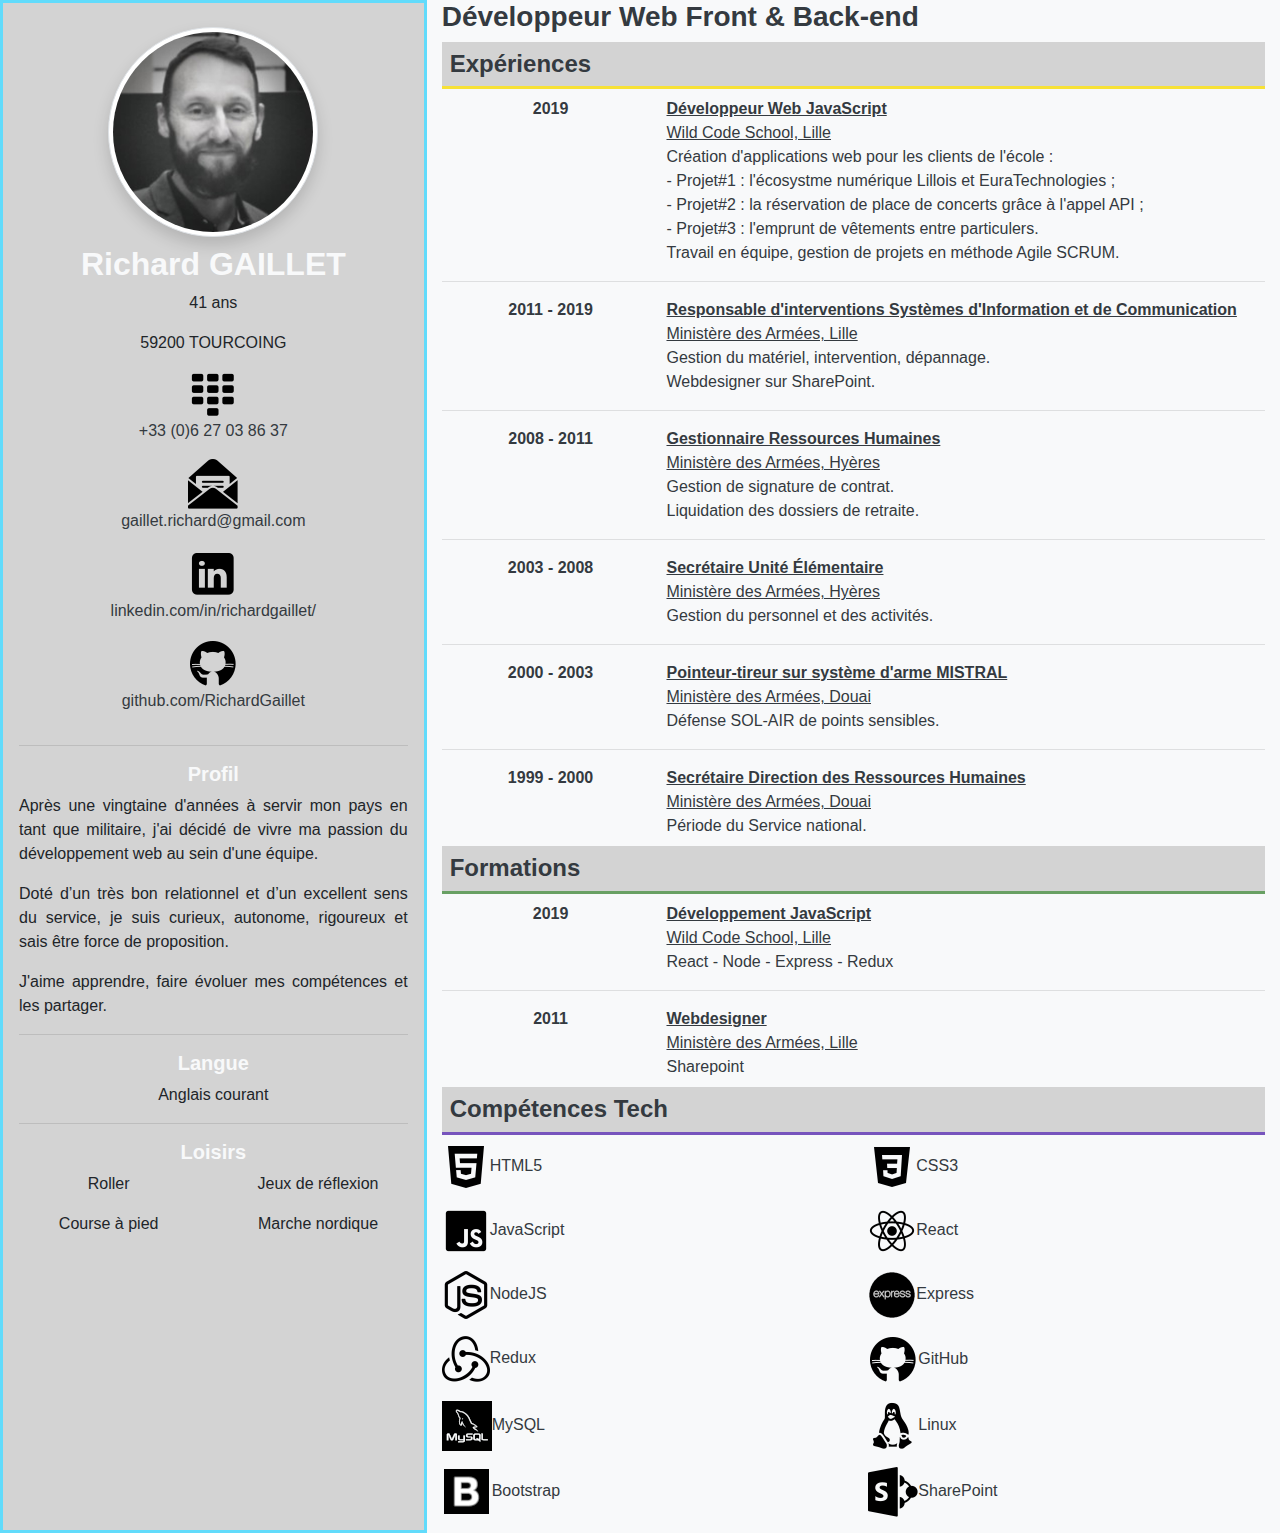
==== commit 5010329b: "Update latest news." ====
--- a/print.html
+++ b/print.html
@@ -149,8 +149,12 @@
                 ><br />
                 Wild Code School, Lille</u
               ><br />
-              Création d'applications web pour les clients de l'école.<br />
-              Travail en équipe, gestion de projets en méthode Agile SCRUM.
+              Création d'applications web pour les clients de l'école :<br />-
+              Projet#1 : l'écosystme numérique Lillois et EuraTechnologies ;<br />-
+              Projet#2 : la réservation de place de concerts grâce à l'appel API
+              ;<br />- Projet#3 : l'emprunt de vêtements entre particulers.
+              <br />Travail en équipe, gestion de projets en méthode Agile
+              SCRUM.
             </div>
           </div>
           <hr />
